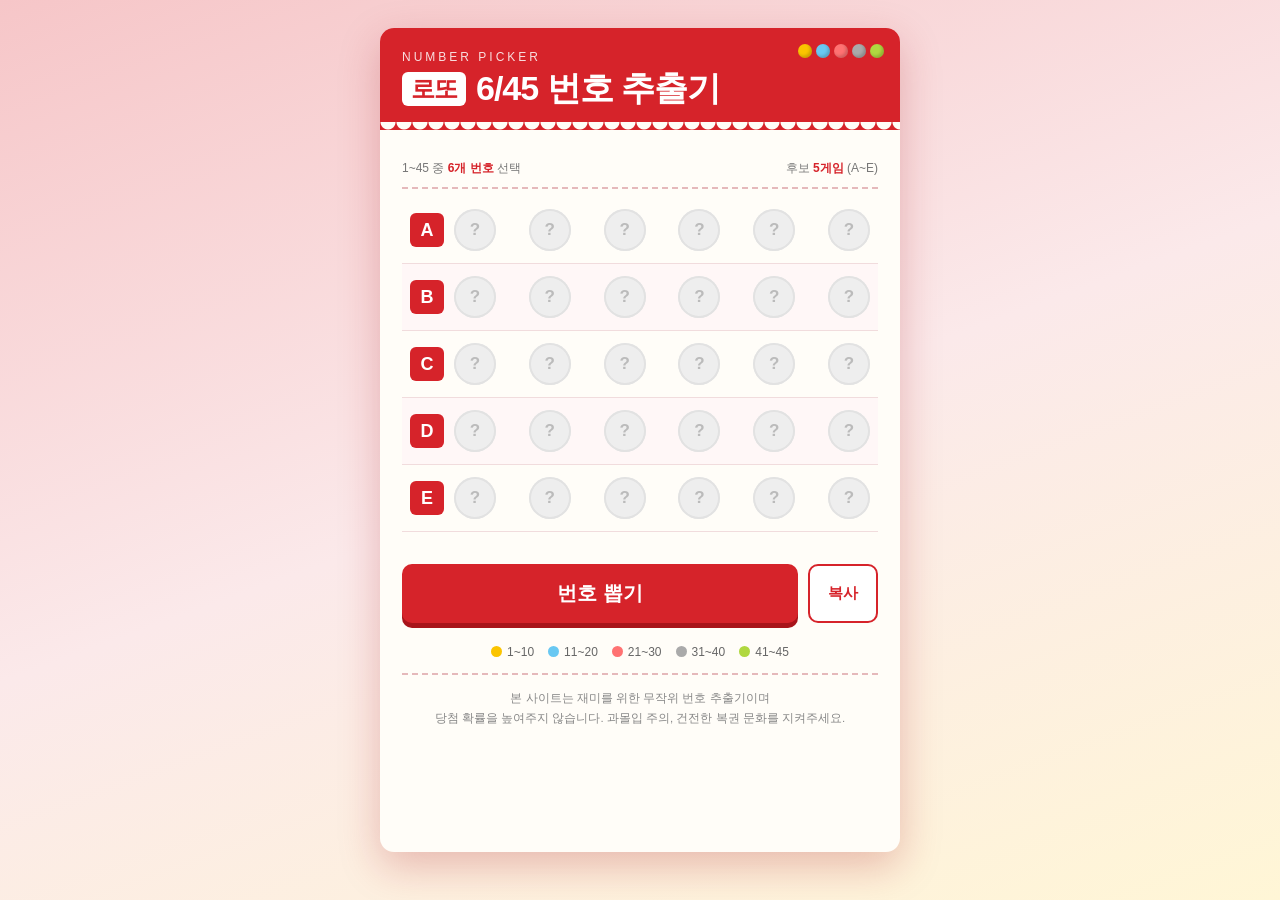
==== index.html @ fa965ec8 "feat: 로또 6/45 번호 추출기 웹 앱 추가" ====
<!DOCTYPE html>
<html lang="ko">
<head>
<meta charset="UTF-8">
<meta name="viewport" content="width=device-width, initial-scale=1.0">
<title>로또 6/45 번호 추출기</title>
<style>
  :root {
    --red: #d6232a;
    --red-dark: #a8141a;
    --pink: #fde8e9;
    --paper: #fffdf8;
    --ink: #2b2b2b;
    --y: #fbc400;
    --b: #69c8f2;
    --r: #ff7272;
    --g: #aaaaaa;
    --gr: #b0d840;
  }
  * { box-sizing: border-box; margin: 0; padding: 0; }
  body {
    font-family: "Apple SD Gothic Neo", "Malgun Gothic", "Noto Sans KR", sans-serif;
    background: linear-gradient(160deg, #f6c6c8 0%, #fbe9ea 50%, #fff6d6 100%);
    min-height: 100vh;
    display: flex;
    justify-content: center;
    padding: 28px 14px 48px;
    color: var(--ink);
  }
  .ticket {
    width: 100%;
    max-width: 520px;
    background: var(--paper);
    border-radius: 14px;
    box-shadow: 0 14px 40px rgba(168, 20, 26, 0.25);
    overflow: hidden;
    position: relative;
  }
  /* 상단 헤더 */
  .head {
    background: var(--red);
    color: #fff;
    padding: 22px 22px 18px;
    position: relative;
  }
  .head::after {
    content: "";
    position: absolute;
    left: 0; right: 0; bottom: -8px;
    height: 16px;
    background:
      radial-gradient(circle at 8px 0, var(--paper) 7px, transparent 8px) 0 0 / 16px 16px repeat-x;
  }
  .head .sub { font-size: 12px; letter-spacing: 3px; opacity: .85; }
  .head h1 {
    font-size: 34px;
    font-weight: 900;
    letter-spacing: -1px;
    margin-top: 2px;
    display: flex;
    align-items: center;
    gap: 10px;
  }
  .head h1 .mark {
    background: #fff;
    color: var(--red);
    border-radius: 6px;
    padding: 0 9px;
    font-size: 24px;
    line-height: 1.4;
  }
  .balls-deco { position: absolute; right: 16px; top: 16px; display: flex; gap: 4px; }
  .balls-deco i {
    width: 14px; height: 14px; border-radius: 50%;
    box-shadow: inset -2px -2px 3px rgba(0,0,0,.18);
  }

  .body { padding: 30px 22px 10px; }
  .guide {
    display: flex;
    justify-content: space-between;
    align-items: center;
    font-size: 12px;
    color: #777;
    border-bottom: 2px dashed #e5b9bb;
    padding-bottom: 10px;
    margin-bottom: 8px;
  }
  .guide b { color: var(--red); }

  /* 번호 줄 */
  .row {
    display: flex;
    align-items: center;
    gap: 10px;
    padding: 12px 8px;
    border-bottom: 1px solid #f1dcdd;
    min-height: 66px;
  }
  .row:nth-child(even) { background: #fff7f7; }
  .label {
    flex: 0 0 34px;
    height: 34px;
    border-radius: 6px;
    background: var(--red);
    color: #fff;
    font-weight: 800;
    font-size: 18px;
    display: grid;
    place-items: center;
  }
  .nums { display: flex; gap: 7px; flex: 1; justify-content: space-between; }
  .ball {
    width: 42px; height: 42px;
    border-radius: 50%;
    display: grid;
    place-items: center;
    font-weight: 800;
    font-size: 17px;
    color: #fff;
    text-shadow: 0 1px 2px rgba(0,0,0,.35);
    box-shadow: inset -4px -5px 8px rgba(0,0,0,.18), inset 3px 3px 6px rgba(255,255,255,.45), 0 2px 4px rgba(0,0,0,.18);
    animation: pop .5s cubic-bezier(.2,1.6,.4,1) both;
  }
  .ball.empty {
    background: #eee;
    color: #bbb;
    text-shadow: none;
    box-shadow: inset 0 0 0 2px #e2e2e2;
    animation: none;
  }
  .c1 { background: var(--y); }
  .c2 { background: var(--b); }
  .c3 { background: var(--r); }
  .c4 { background: var(--g); }
  .c5 { background: var(--gr); }
  @keyframes pop {
    0% { transform: scale(0) rotate(-180deg); opacity: 0; }
    100% { transform: scale(1) rotate(0); opacity: 1; }
  }

  /* 버튼 */
  .actions { padding: 22px; display: flex; gap: 10px; }
  button {
    font-family: inherit;
    cursor: pointer;
    border: none;
    border-radius: 10px;
    font-weight: 800;
    transition: transform .1s, box-shadow .1s, filter .2s;
  }
  button:active { transform: translateY(2px); }
  #draw {
    flex: 1;
    background: var(--red);
    color: #fff;
    font-size: 20px;
    padding: 16px;
    box-shadow: 0 5px 0 var(--red-dark);
  }
  #draw:hover { filter: brightness(1.08); }
  #draw:active { box-shadow: 0 2px 0 var(--red-dark); }
  #draw:disabled { filter: grayscale(.4); cursor: wait; }
  #copy {
    flex: 0 0 auto;
    background: #fff;
    color: var(--red);
    border: 2px solid var(--red);
    font-size: 15px;
    padding: 0 18px;
  }
  #copy:hover { background: var(--pink); }

  /* 하단 */
  .legend {
    display: flex;
    justify-content: center;
    flex-wrap: wrap;
    gap: 6px 14px;
    font-size: 12px;
    color: #666;
    padding: 0 22px 14px;
  }
  .legend span::before {
    content: "";
    display: inline-block;
    width: 11px; height: 11px;
    border-radius: 50%;
    margin-right: 5px;
    vertical-align: -1px;
    background: var(--c);
  }
  .foot {
    border-top: 2px dashed #e5b9bb;
    margin: 0 22px;
    padding: 14px 0 22px;
    font-size: 11.5px;
    color: #888;
    text-align: center;
    line-height: 1.7;
  }
  .toast {
    position: fixed;
    left: 50%; bottom: 30px;
    transform: translateX(-50%) translateY(20px);
    background: #333; color: #fff;
    padding: 10px 18px;
    border-radius: 20px;
    font-size: 14px;
    opacity: 0;
    pointer-events: none;
    transition: .3s;
  }
  .toast.show { opacity: 1; transform: translateX(-50%) translateY(0); }

  @media (max-width: 420px) {
    .head h1 { font-size: 28px; }
    .ball { width: 36px; height: 36px; font-size: 15px; }
    .nums { gap: 4px; }
    .label { flex-basis: 30px; height: 30px; }
  }
</style>
</head>
<body>
  <main class="ticket">
    <header class="head">
      <div class="balls-deco">
        <i style="background:var(--y)"></i><i style="background:var(--b)"></i>
        <i style="background:var(--r)"></i><i style="background:var(--g)"></i>
        <i style="background:var(--gr)"></i>
      </div>
      <div class="sub">NUMBER PICKER</div>
      <h1><span class="mark">로또</span>6/45 번호 추출기</h1>
    </header>

    <section class="body">
      <div class="guide">
        <span>1~45 중 <b>6개 번호</b> 선택</span>
        <span>후보 <b>5게임</b> (A~E)</span>
      </div>
      <div id="rows"></div>
    </section>

    <div class="actions">
      <button id="draw">번호 뽑기</button>
      <button id="copy">복사</button>
    </div>

    <div class="legend">
      <span style="--c:var(--y)">1~10</span>
      <span style="--c:var(--b)">11~20</span>
      <span style="--c:var(--r)">21~30</span>
      <span style="--c:var(--g)">31~40</span>
      <span style="--c:var(--gr)">41~45</span>
    </div>

    <footer class="foot">
      본 사이트는 재미를 위한 무작위 번호 추출기이며<br>
      당첨 확률을 높여주지 않습니다. 과몰입 주의, 건전한 복권 문화를 지켜주세요.
    </footer>
  </main>

  <div class="toast" id="toast">복사되었습니다</div>

<script>
  const LABELS = ["A", "B", "C", "D", "E"];
  const rowsEl = document.getElementById("rows");
  const drawBtn = document.getElementById("draw");
  const copyBtn = document.getElementById("copy");
  let current = [];

  const colorClass = n => n <= 10 ? "c1" : n <= 20 ? "c2" : n <= 30 ? "c3" : n <= 40 ? "c4" : "c5";

  // 암호학적 난수로 균일하게 정수 뽑기
  function randInt(max) {
    const limit = Math.floor(0x100000000 / max) * max;
    const buf = new Uint32Array(1);
    do { crypto.getRandomValues(buf); } while (buf[0] >= limit);
    return buf[0] % max;
  }

  function pickSix() {
    const pool = Array.from({ length: 45 }, (_, i) => i + 1);
    const out = [];
    for (let i = 0; i < 6; i++) out.push(pool.splice(randInt(pool.length), 1)[0]);
    return out.sort((a, b) => a - b);
  }

  function renderEmpty() {
    rowsEl.innerHTML = LABELS.map(l => `
      <div class="row">
        <div class="label">${l}</div>
        <div class="nums">${'<div class="ball empty">?</div>'.repeat(6)}</div>
      </div>`).join("");
  }

  function renderRow(i, nums) {
    const row = rowsEl.children[i];
    row.querySelector(".nums").innerHTML = nums.map((n, k) =>
      `<div class="ball ${colorClass(n)}" style="animation-delay:${k * 70}ms">${n}</div>`
    ).join("");
  }

  function draw() {
    drawBtn.disabled = true;
    current = Array.from({ length: 5 }, pickSix);
    current.forEach((nums, i) => setTimeout(() => renderRow(i, nums), i * 350));
    setTimeout(() => { drawBtn.disabled = false; drawBtn.textContent = "다시 뽑기"; }, 5 * 350 + 300);
  }

  function toast(msg) {
    const t = document.getElementById("toast");
    t.textContent = msg;
    t.classList.add("show");
    setTimeout(() => t.classList.remove("show"), 1600);
  }

  copyBtn.addEventListener("click", async () => {
    if (!current.length) return toast("먼저 번호를 뽑아주세요");
    const text = current.map((nums, i) => `${LABELS[i]}  ${nums.map(n => String(n).padStart(2, "0")).join(" ")}`).join("\n");
    try { await navigator.clipboard.writeText(text); toast("복사되었습니다"); }
    catch { toast("복사에 실패했습니다"); }
  });

  drawBtn.addEventListener("click", draw);
  renderEmpty();
</script>
</body>
</html>
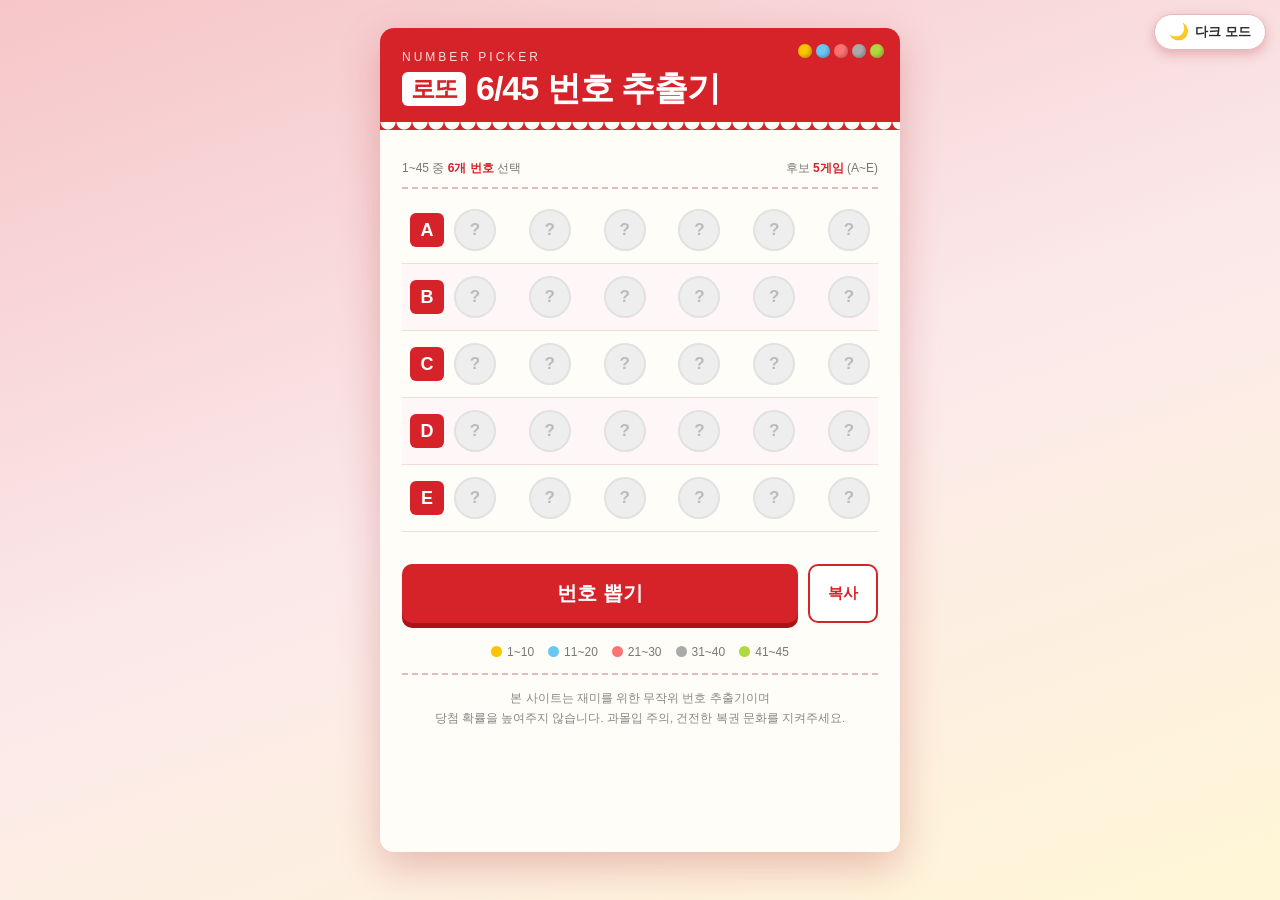
==== commit 004df067: "feat: 다크/라이트 모드 토글 버튼 추가 - CSS 변수 기반 라이트/다크 테마 팔레트 - 우측 상단 고정 토글 버튼, 선택값 localStorage 저장 - 첫 방문 시 시스" ====
--- a/index.html
+++ b/index.html
@@ -4,6 +4,15 @@
 <meta charset="UTF-8">
 <meta name="viewport" content="width=device-width, initial-scale=1.0">
 <title>로또 6/45 번호 추출기</title>
+<script>
+  // 저장된 테마 또는 시스템 설정을 렌더링 전에 적용 (깜빡임 방지)
+  (function () {
+    let t = null;
+    try { t = localStorage.getItem("theme"); } catch (e) {}
+    if (t !== "dark" && t !== "light") t = matchMedia("(prefers-color-scheme: dark)").matches ? "dark" : "light";
+    document.documentElement.dataset.theme = t;
+  })();
+</script>
 <style>
   :root {
     --red: #d6232a;
@@ -16,23 +25,57 @@
     --r: #ff7272;
     --g: #aaaaaa;
     --gr: #b0d840;
+    --bg: linear-gradient(160deg, #f6c6c8 0%, #fbe9ea 50%, #fff6d6 100%);
+    --muted: #777;
+    --muted-2: #888;
+    --dash: #e5b9bb;
+    --line: #f1dcdd;
+    --row-alt: #fff7f7;
+    --empty-bg: #eee;
+    --empty-fg: #bbb;
+    --empty-ring: #e2e2e2;
+    --btn-bg: #fff;
+    --shadow: rgba(168, 20, 26, 0.25);
+    --toast-bg: #333;
+    color-scheme: light;
+  }
+  :root[data-theme="dark"] {
+    --red: #e0383f;
+    --red-dark: #8c1016;
+    --pink: #3a2124;
+    --paper: #1f1c1d;
+    --ink: #ece6e6;
+    --bg: linear-gradient(160deg, #2a1618 0%, #181314 50%, #1f1b12 100%);
+    --muted: #a8a0a0;
+    --muted-2: #8f8888;
+    --dash: #5a3a3c;
+    --line: #342b2c;
+    --row-alt: #262122;
+    --empty-bg: #2e2a2a;
+    --empty-fg: #6e6767;
+    --empty-ring: #3c3636;
+    --btn-bg: #1f1c1d;
+    --shadow: rgba(0, 0, 0, 0.55);
+    --toast-bg: #ece6e6;
+    color-scheme: dark;
   }
   * { box-sizing: border-box; margin: 0; padding: 0; }
   body {
     font-family: "Apple SD Gothic Neo", "Malgun Gothic", "Noto Sans KR", sans-serif;
-    background: linear-gradient(160deg, #f6c6c8 0%, #fbe9ea 50%, #fff6d6 100%);
+    background: var(--bg);
     min-height: 100vh;
     display: flex;
     justify-content: center;
     padding: 28px 14px 48px;
     color: var(--ink);
+    transition: background .3s, color .3s;
   }
   .ticket {
     width: 100%;
     max-width: 520px;
     background: var(--paper);
     border-radius: 14px;
-    box-shadow: 0 14px 40px rgba(168, 20, 26, 0.25);
+    box-shadow: 0 14px 40px var(--shadow);
     overflow: hidden;
     position: relative;
   }
@@ -81,8 +124,8 @@
     justify-content: space-between;
     align-items: center;
     font-size: 12px;
-    color: #777;
-    border-bottom: 2px dashed #e5b9bb;
+    color: var(--muted);
+    border-bottom: 2px dashed var(--dash);
     padding-bottom: 10px;
     margin-bottom: 8px;
   }
@@ -94,10 +137,10 @@
     align-items: center;
     gap: 10px;
     padding: 12px 8px;
-    border-bottom: 1px solid #f1dcdd;
+    border-bottom: 1px solid var(--line);
     min-height: 66px;
   }
-  .row:nth-child(even) { background: #fff7f7; }
+  .row:nth-child(even) { background: var(--row-alt); }
   .label {
     flex: 0 0 34px;
     height: 34px;
@@ -123,10 +166,10 @@
     animation: pop .5s cubic-bezier(.2,1.6,.4,1) both;
   }
   .ball.empty {
-    background: #eee;
-    color: #bbb;
+    background: var(--empty-bg);
+    color: var(--empty-fg);
     text-shadow: none;
-    box-shadow: inset 0 0 0 2px #e2e2e2;
+    box-shadow: inset 0 0 0 2px var(--empty-ring);
     animation: none;
   }
   .c1 { background: var(--y); }
@@ -163,7 +206,7 @@
   #draw:disabled { filter: grayscale(.4); cursor: wait; }
   #copy {
     flex: 0 0 auto;
-    background: #fff;
+    background: var(--btn-bg);
     color: var(--red);
     border: 2px solid var(--red);
     font-size: 15px;
@@ -178,7 +221,7 @@
     flex-wrap: wrap;
     gap: 6px 14px;
     font-size: 12px;
-    color: #666;
+    color: var(--muted);
     padding: 0 22px 14px;
   }
   .legend span::before {
@@ -191,11 +234,11 @@
     background: var(--c);
   }
   .foot {
-    border-top: 2px dashed #e5b9bb;
+    border-top: 2px dashed var(--dash);
     margin: 0 22px;
     padding: 14px 0 22px;
     font-size: 11.5px;
-    color: #888;
+    color: var(--muted-2);
     text-align: center;
     line-height: 1.7;
   }
@@ -203,7 +246,7 @@
     position: fixed;
     left: 50%; bottom: 30px;
     transform: translateX(-50%) translateY(20px);
-    background: #333; color: #fff;
+    background: var(--toast-bg); color: var(--paper);
     padding: 10px 18px;
     border-radius: 20px;
     font-size: 14px;
@@ -213,6 +256,25 @@
   }
   .toast.show { opacity: 1; transform: translateX(-50%) translateY(0); }
 
+  /* 테마 토글 */
+  #theme {
+    position: fixed;
+    top: 14px; right: 14px;
+    z-index: 10;
+    display: flex;
+    align-items: center;
+    gap: 6px;
+    background: var(--btn-bg);
+    color: var(--ink);
+    border: 1px solid var(--dash);
+    border-radius: 999px;
+    padding: 8px 14px;
+    font-size: 13px;
+    box-shadow: 0 4px 12px var(--shadow);
+  }
+  #theme:hover { background: var(--pink); }
+  #theme .icon { font-size: 16px; line-height: 1; }
+
   @media (max-width: 420px) {
     .head h1 { font-size: 28px; }
     .ball { width: 36px; height: 36px; font-size: 15px; }
@@ -222,6 +284,8 @@
 </style>
 </head>
 <body>
+  <button id="theme" type="button" aria-label="테마 전환"><span class="icon"></span><span class="text"></span></button>
+
   <main class="ticket">
     <header class="head">
       <div class="balls-deco">
@@ -323,6 +387,21 @@
   });
 
   drawBtn.addEventListener("click", draw);
+
+  const themeBtn = document.getElementById("theme");
+  function applyTheme(t) {
+    document.documentElement.dataset.theme = t;
+    const dark = t === "dark";
+    themeBtn.querySelector(".icon").textContent = dark ? "☀️" : "🌙";
+    themeBtn.querySelector(".text").textContent = dark ? "라이트 모드" : "다크 모드";
+    themeBtn.setAttribute("aria-pressed", dark);
+  }
+  themeBtn.addEventListener("click", () => {
+    const next = document.documentElement.dataset.theme === "dark" ? "light" : "dark";
+    applyTheme(next);
+    try { localStorage.setItem("theme", next); } catch (e) {}
+  });
+  applyTheme(document.documentElement.dataset.theme);
   renderEmpty();
 </script>
 </body>
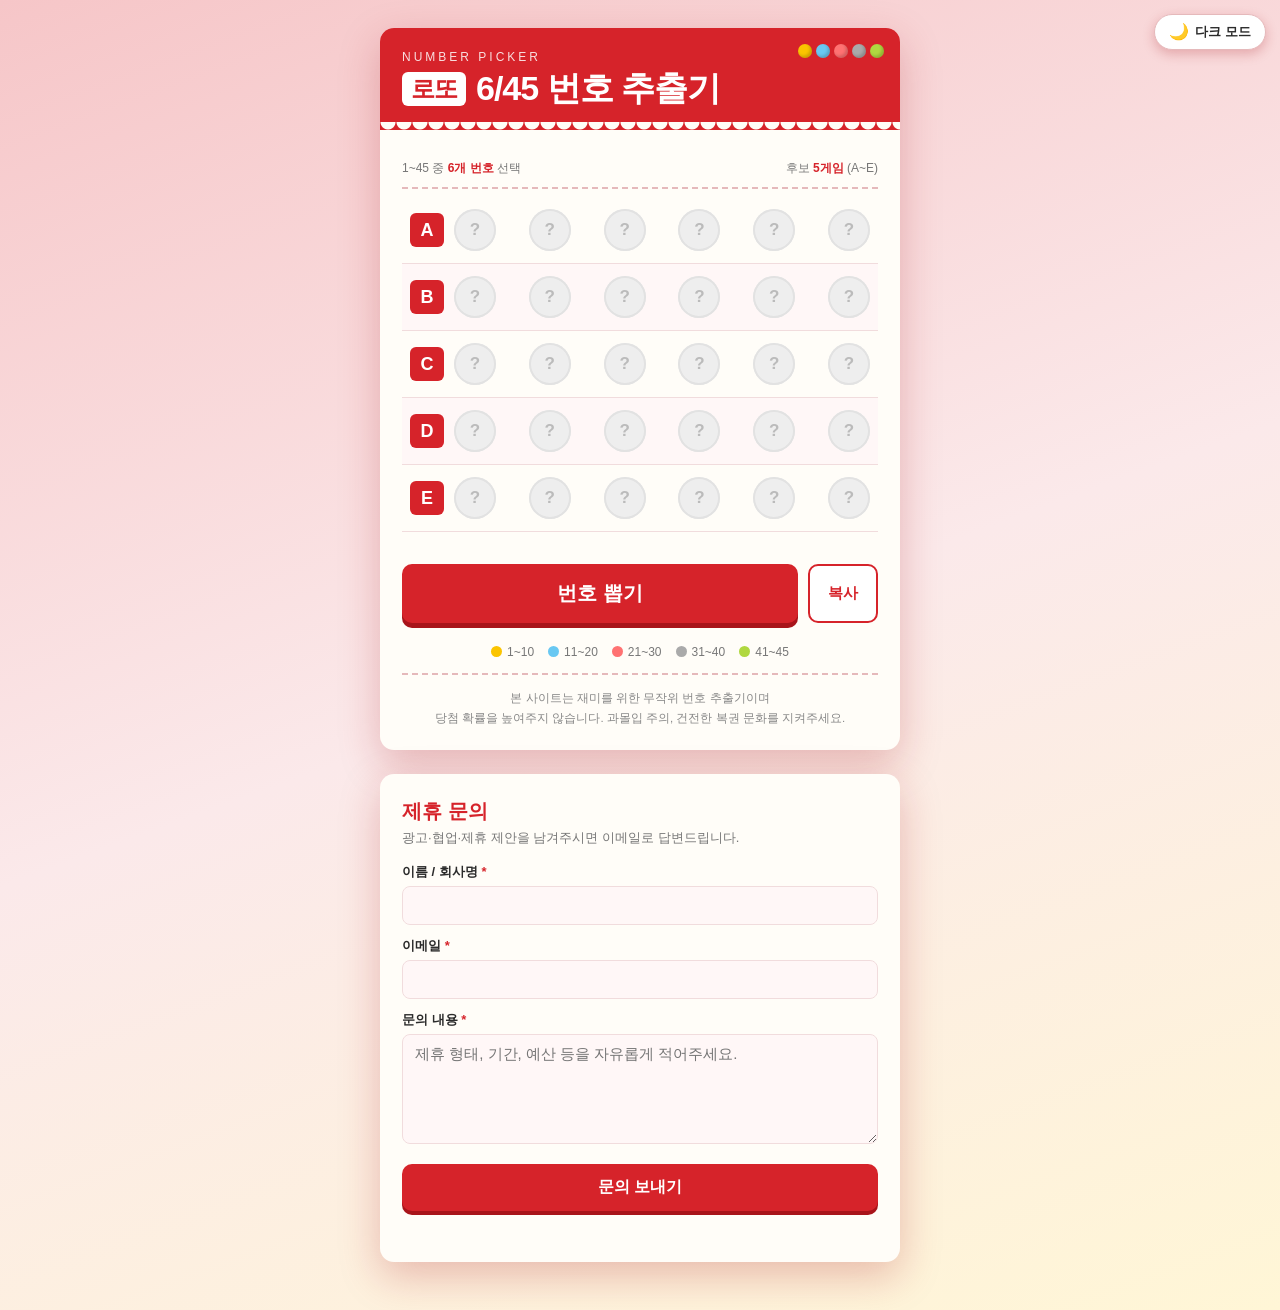
==== commit b23719ad: "feat: Formspree 제휴 문의 폼 추가 - 이름/회사명, 이메일, 문의 내용 필수 입력 폼 - fetch(AJAX) 전송, 성공/실패 상태 메시지, 허니팟 스팸 방지 - " ====
--- a/index.html
+++ b/index.html
@@ -65,7 +65,9 @@
     background: var(--bg);
     min-height: 100vh;
     display: flex;
-    justify-content: center;
+    flex-direction: column;
+    align-items: center;
+    gap: 24px;
     padding: 28px 14px 48px;
     color: var(--ink);
     transition: background .3s, color .3s;
@@ -274,6 +276,50 @@
   }
   #theme:hover { background: var(--pink); }
   #theme .icon { font-size: 16px; line-height: 1; }
+  /* 좁은 화면에서는 카드를 가리지 않도록 상단 흐름에 배치 */
+  @media (max-width: 820px) {
+    body { gap: 12px; }
+    #theme { position: static; align-self: flex-end; margin-bottom: 4px; }
+  }
+
+  /* 제휴 문의 */
+  .contact { padding: 24px 22px 26px; }
+  .contact h2 { font-size: 20px; font-weight: 900; color: var(--red); }
+  .contact .desc { font-size: 13px; color: var(--muted); margin: 4px 0 16px; }
+  .field { display: block; margin-bottom: 12px; }
+  .field span { display: block; font-size: 13px; font-weight: 700; margin-bottom: 5px; }
+  .field em { color: var(--red); font-style: normal; }
+  .field input, .field textarea {
+    width: 100%;
+    font: inherit;
+    font-size: 15px;
+    color: var(--ink);
+    background: var(--row-alt);
+    border: 1px solid var(--line);
+    border-radius: 8px;
+    padding: 10px 12px;
+  }
+  .field textarea { min-height: 110px; resize: vertical; }
+  .field input:focus, .field textarea:focus {
+    outline: none;
+    border-color: var(--red);
+    box-shadow: 0 0 0 3px var(--pink);
+  }
+  .hp { position: absolute; left: -9999px; }
+  #send {
+    width: 100%;
+    background: var(--red);
+    color: #fff;
+    font-size: 16px;
+    padding: 13px;
+    margin-top: 4px;
+    box-shadow: 0 4px 0 var(--red-dark);
+  }
+  #send:hover { filter: brightness(1.08); }
+  #send:disabled { filter: grayscale(.4); cursor: wait; }
+  .form-status { font-size: 13px; margin-top: 12px; text-align: center; min-height: 1em; }
+  .form-status.ok { color: #2e9d4f; }
+  .form-status.err { color: var(--red); }
 
   @media (max-width: 420px) {
     .head h1 { font-size: 28px; }
@@ -324,6 +370,26 @@
     </footer>
   </main>
 
+  <section class="ticket contact" aria-labelledby="contact-title">
+    <h2 id="contact-title">제휴 문의</h2>
+    <p class="desc">광고·협업·제휴 제안을 남겨주시면 이메일로 답변드립니다.</p>
+    <form id="contact-form" action="https://formspree.io/f/xrperrvb" method="POST">
+      <label class="field"><span>이름 / 회사명 <em>*</em></span>
+        <input type="text" name="name" required maxlength="100" autocomplete="organization">
+      </label>
+      <label class="field"><span>이메일 <em>*</em></span>
+        <input type="email" name="email" required maxlength="200" autocomplete="email">
+      </label>
+      <label class="field"><span>문의 내용 <em>*</em></span>
+        <textarea name="message" required maxlength="5000" placeholder="제휴 형태, 기간, 예산 등을 자유롭게 적어주세요."></textarea>
+      </label>
+      <input type="hidden" name="_subject" value="[로또 번호 추출기] 제휴 문의">
+      <input type="text" name="_gotcha" class="hp" tabindex="-1" autocomplete="off" aria-hidden="true">
+      <button type="submit" id="send">문의 보내기</button>
+      <p class="form-status" id="form-status" role="status"></p>
+    </form>
+  </section>
+
   <div class="toast" id="toast">복사되었습니다</div>
 
 <script>
@@ -387,6 +453,37 @@
   });
 
   drawBtn.addEventListener("click", draw);
+
+  const form = document.getElementById("contact-form");
+  const sendBtn = document.getElementById("send");
+  const statusEl = document.getElementById("form-status");
+  form.addEventListener("submit", async e => {
+    e.preventDefault();
+    sendBtn.disabled = true;
+    sendBtn.textContent = "보내는 중...";
+    statusEl.className = "form-status";
+    statusEl.textContent = "";
+    try {
+      const res = await fetch(form.action, {
+        method: "POST",
+        body: new FormData(form),
+        headers: { Accept: "application/json" }
+      });
+      if (!res.ok) {
+        const data = await res.json().catch(() => ({}));
+        throw new Error(data.errors ? data.errors.map(x => x.message).join(", ") : "전송 실패");
+      }
+      form.reset();
+      statusEl.classList.add("ok");
+      statusEl.textContent = "문의가 접수되었습니다. 감사합니다!";
+    } catch (err) {
+      statusEl.classList.add("err");
+      statusEl.textContent = "전송에 실패했습니다. 잠시 후 다시 시도해주세요. (" + err.message + ")";
+    } finally {
+      sendBtn.disabled = false;
+      sendBtn.textContent = "문의 보내기";
+    }
+  });
 
   const themeBtn = document.getElementById("theme");
   function applyTheme(t) {
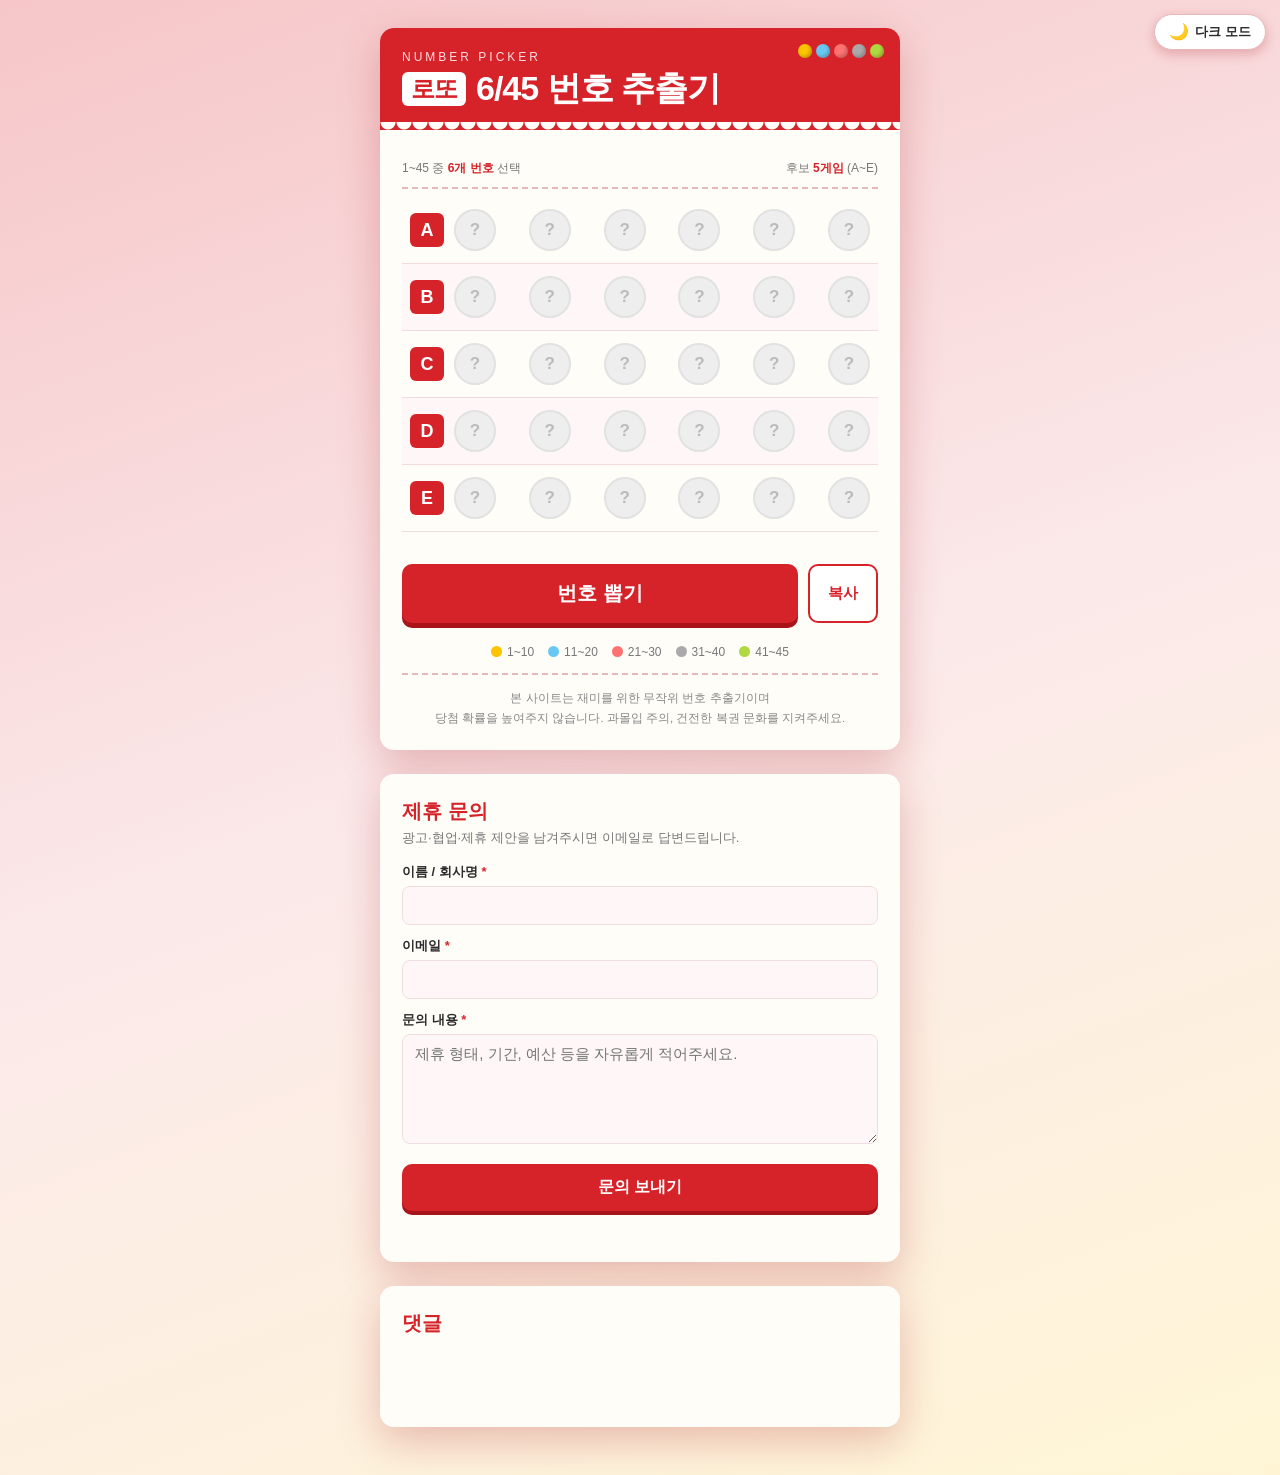
==== commit a3dd4719: "feat: Disqus 댓글 기능 추가 - 제휴 문의 아래 댓글 섹션 추가 - 고정 page identifier 설정 - 테마 전환 시 Disqus 재로드로 다크/라이트 색상 동기" ====
--- a/index.html
+++ b/index.html
@@ -321,6 +321,12 @@
   .form-status.ok { color: #2e9d4f; }
   .form-status.err { color: var(--red); }
 
+  /* 댓글 */
+  .comments { padding: 24px 22px 18px; }
+  .comments h2 { font-size: 20px; font-weight: 900; color: var(--red); margin-bottom: 12px; }
+  #disqus_thread { color: var(--ink); min-height: 60px; }
+  #disqus_thread a { color: var(--red); }
+
   @media (max-width: 420px) {
     .head h1 { font-size: 28px; }
     .ball { width: 36px; height: 36px; font-size: 15px; }
@@ -388,6 +394,12 @@
       <button type="submit" id="send">문의 보내기</button>
       <p class="form-status" id="form-status" role="status"></p>
     </form>
+  </section>
+
+  <section class="ticket comments" aria-labelledby="comments-title">
+    <h2 id="comments-title">댓글</h2>
+    <div id="disqus_thread"></div>
+    <noscript>Please enable JavaScript to view the <a href="https://disqus.com/?ref_noscript">comments powered by Disqus.</a></noscript>
   </section>
 
   <div class="toast" id="toast">복사되었습니다</div>
@@ -492,6 +504,8 @@
     themeBtn.querySelector(".icon").textContent = dark ? "☀️" : "🌙";
     themeBtn.querySelector(".text").textContent = dark ? "라이트 모드" : "다크 모드";
     themeBtn.setAttribute("aria-pressed", dark);
+    // Disqus는 로드 시점의 글자색으로 테마를 정하므로, 전환 시 다시 불러와 맞춤
+    if (window.DISQUS) DISQUS.reset({ reload: true, config: disqus_config });
   }
   themeBtn.addEventListener("click", () => {
     const next = document.documentElement.dataset.theme === "dark" ? "light" : "dark";
@@ -499,6 +513,18 @@
     try { localStorage.setItem("theme", next); } catch (e) {}
   });
   applyTheme(document.documentElement.dataset.theme);
+
+  // Disqus 댓글
+  var disqus_config = function () {
+    this.page.url = location.origin + location.pathname;
+    this.page.identifier = "lotto-645-home";
+  };
+  (function () {
+    var d = document, s = d.createElement("script");
+    s.src = "https://productbuildertest-3.disqus.com/embed.js";
+    s.setAttribute("data-timestamp", +new Date());
+    (d.head || d.body).appendChild(s);
+  })();
   renderEmpty();
 </script>
 </body>
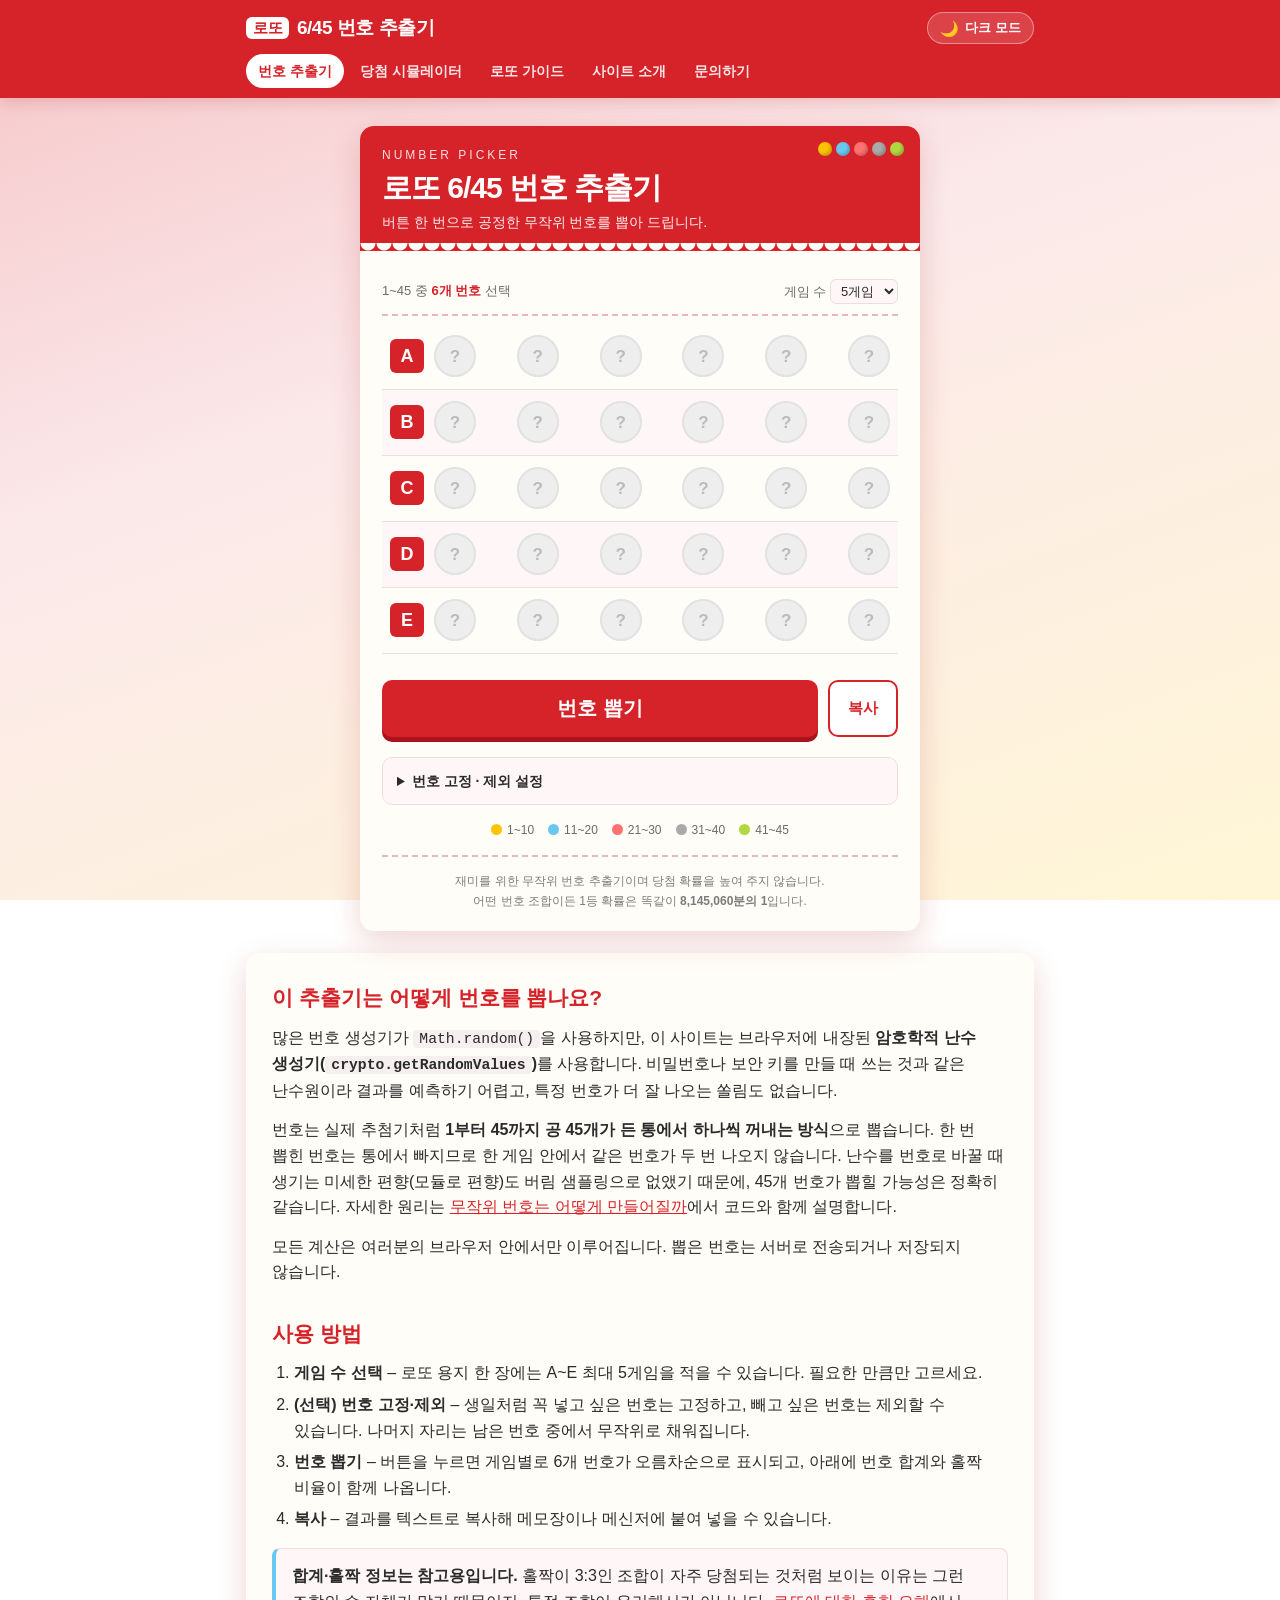
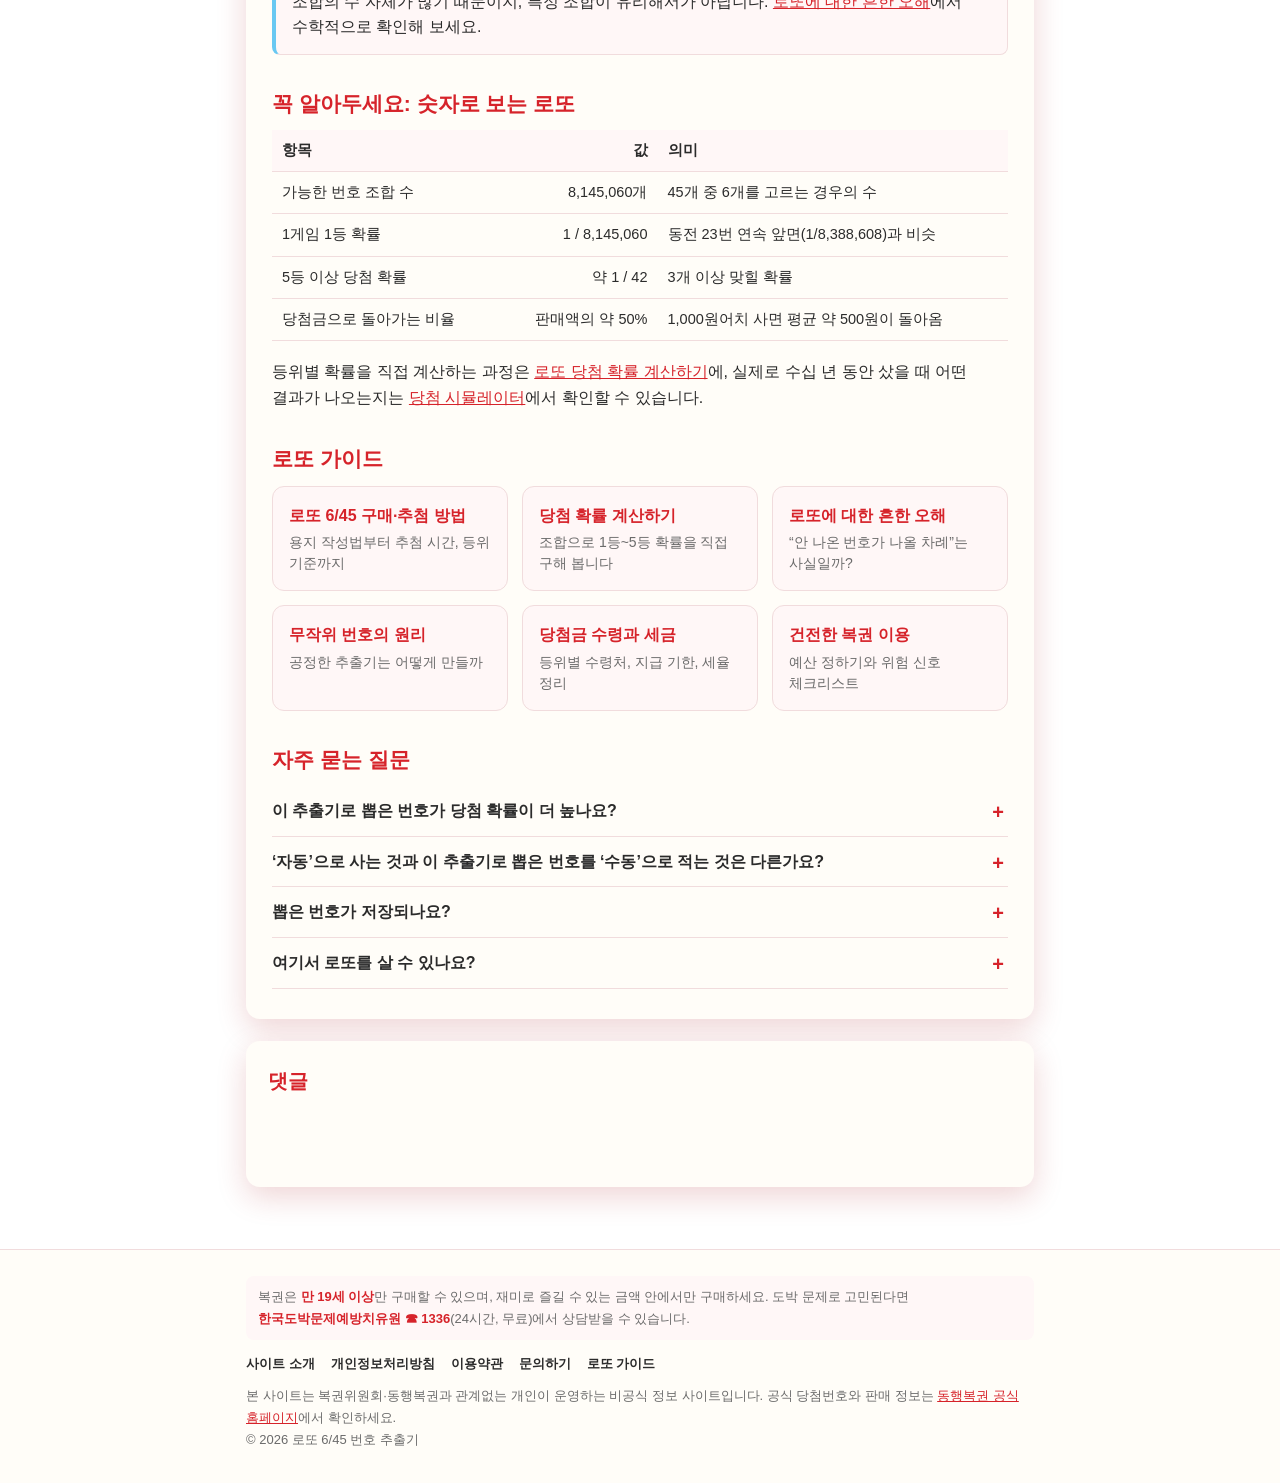
==== commit 7d48be98: "feat: 애드센스 심사 대비 사이트 확장 - 가이드 글 6편 추가 (규칙, 확률 계산, 흔한 오해, 난수 원리, 당첨금·세금, 건전한 이용) - 당첨 시뮬레이터 페이지 추가 - " ====
--- a/index.html
+++ b/index.html
@@ -3,7 +3,16 @@
 <head>
 <meta charset="UTF-8">
 <meta name="viewport" content="width=device-width, initial-scale=1.0">
-<title>로또 6/45 번호 추출기</title>
+<title>로또 6/45 번호 추출기 – 공정한 무작위 번호 생성과 확률 가이드</title>
+<meta name="description" content="암호학적 난수로 로또 6/45 번호를 공정하게 뽑아 주는 무료 추출기입니다. 고정수·제외수 설정, 당첨 시뮬레이터, 확률 계산과 당첨금 수령 가이드까지 한곳에서 확인하세요.">
+<meta property="og:type" content="website">
+<meta property="og:site_name" content="로또 6/45 번호 추출기">
+<meta property="og:locale" content="ko_KR">
+<meta property="og:title" content="로또 6/45 번호 추출기 – 공정한 무작위 번호 생성과 확률 가이드">
+<meta property="og:description" content="암호학적 난수로 로또 6/45 번호를 공정하게 뽑아 주는 무료 추출기입니다. 고정수·제외수 설정, 당첨 시뮬레이터, 확률 계산과 당첨금 수령 가이드까지 한곳에서 확인하세요.">
+<meta name="theme-color" content="#d6232a">
+<link rel="icon" href="assets/favicon.svg" type="image/svg+xml">
+<link rel="stylesheet" href="assets/style.css">
 <script>
   // 저장된 테마 또는 시스템 설정을 렌더링 전에 적용 (깜빡임 방지)
   (function () {
@@ -13,427 +22,236 @@
     document.documentElement.dataset.theme = t;
   })();
 </script>
-<style>
-  :root {
-    --red: #d6232a;
-    --red-dark: #a8141a;
-    --pink: #fde8e9;
-    --paper: #fffdf8;
-    --ink: #2b2b2b;
-    --y: #fbc400;
-    --b: #69c8f2;
-    --r: #ff7272;
-    --g: #aaaaaa;
-    --gr: #b0d840;
-    --bg: linear-gradient(160deg, #f6c6c8 0%, #fbe9ea 50%, #fff6d6 100%);
-    --muted: #777;
-    --muted-2: #888;
-    --dash: #e5b9bb;
-    --line: #f1dcdd;
-    --row-alt: #fff7f7;
-    --empty-bg: #eee;
-    --empty-fg: #bbb;
-    --empty-ring: #e2e2e2;
-    --btn-bg: #fff;
-    --shadow: rgba(168, 20, 26, 0.25);
-    --toast-bg: #333;
-    color-scheme: light;
-  }
-  :root[data-theme="dark"] {
-    --red: #e0383f;
-    --red-dark: #8c1016;
-    --pink: #3a2124;
-    --paper: #1f1c1d;
-    --ink: #ece6e6;
-    --bg: linear-gradient(160deg, #2a1618 0%, #181314 50%, #1f1b12 100%);
-    --muted: #a8a0a0;
-    --muted-2: #8f8888;
-    --dash: #5a3a3c;
-    --line: #342b2c;
-    --row-alt: #262122;
-    --empty-bg: #2e2a2a;
-    --empty-fg: #6e6767;
-    --empty-ring: #3c3636;
-    --btn-bg: #1f1c1d;
-    --shadow: rgba(0, 0, 0, 0.55);
-    --toast-bg: #ece6e6;
-    color-scheme: dark;
-  }
-  * { box-sizing: border-box; margin: 0; padding: 0; }
-  body {
-    font-family: "Apple SD Gothic Neo", "Malgun Gothic", "Noto Sans KR", sans-serif;
-    background: var(--bg);
-    min-height: 100vh;
-    display: flex;
-    flex-direction: column;
-    align-items: center;
-    gap: 24px;
-    padding: 28px 14px 48px;
-    color: var(--ink);
-    transition: background .3s, color .3s;
-  }
-  .ticket {
-    width: 100%;
-    max-width: 520px;
-    background: var(--paper);
-    border-radius: 14px;
-    box-shadow: 0 14px 40px var(--shadow);
-    overflow: hidden;
-    position: relative;
-  }
-  /* 상단 헤더 */
-  .head {
-    background: var(--red);
-    color: #fff;
-    padding: 22px 22px 18px;
-    position: relative;
-  }
-  .head::after {
-    content: "";
-    position: absolute;
-    left: 0; right: 0; bottom: -8px;
-    height: 16px;
-    background:
-      radial-gradient(circle at 8px 0, var(--paper) 7px, transparent 8px) 0 0 / 16px 16px repeat-x;
-  }
-  .head .sub { font-size: 12px; letter-spacing: 3px; opacity: .85; }
-  .head h1 {
-    font-size: 34px;
-    font-weight: 900;
-    letter-spacing: -1px;
-    margin-top: 2px;
-    display: flex;
-    align-items: center;
-    gap: 10px;
-  }
-  .head h1 .mark {
-    background: #fff;
-    color: var(--red);
-    border-radius: 6px;
-    padding: 0 9px;
-    font-size: 24px;
-    line-height: 1.4;
-  }
-  .balls-deco { position: absolute; right: 16px; top: 16px; display: flex; gap: 4px; }
-  .balls-deco i {
-    width: 14px; height: 14px; border-radius: 50%;
-    box-shadow: inset -2px -2px 3px rgba(0,0,0,.18);
-  }
-
-  .body { padding: 30px 22px 10px; }
-  .guide {
-    display: flex;
-    justify-content: space-between;
-    align-items: center;
-    font-size: 12px;
-    color: var(--muted);
-    border-bottom: 2px dashed var(--dash);
-    padding-bottom: 10px;
-    margin-bottom: 8px;
-  }
-  .guide b { color: var(--red); }
-
-  /* 번호 줄 */
-  .row {
-    display: flex;
-    align-items: center;
-    gap: 10px;
-    padding: 12px 8px;
-    border-bottom: 1px solid var(--line);
-    min-height: 66px;
-  }
-  .row:nth-child(even) { background: var(--row-alt); }
-  .label {
-    flex: 0 0 34px;
-    height: 34px;
-    border-radius: 6px;
-    background: var(--red);
-    color: #fff;
-    font-weight: 800;
-    font-size: 18px;
-    display: grid;
-    place-items: center;
-  }
-  .nums { display: flex; gap: 7px; flex: 1; justify-content: space-between; }
-  .ball {
-    width: 42px; height: 42px;
-    border-radius: 50%;
-    display: grid;
-    place-items: center;
-    font-weight: 800;
-    font-size: 17px;
-    color: #fff;
-    text-shadow: 0 1px 2px rgba(0,0,0,.35);
-    box-shadow: inset -4px -5px 8px rgba(0,0,0,.18), inset 3px 3px 6px rgba(255,255,255,.45), 0 2px 4px rgba(0,0,0,.18);
-    animation: pop .5s cubic-bezier(.2,1.6,.4,1) both;
-  }
-  .ball.empty {
-    background: var(--empty-bg);
-    color: var(--empty-fg);
-    text-shadow: none;
-    box-shadow: inset 0 0 0 2px var(--empty-ring);
-    animation: none;
-  }
-  .c1 { background: var(--y); }
-  .c2 { background: var(--b); }
-  .c3 { background: var(--r); }
-  .c4 { background: var(--g); }
-  .c5 { background: var(--gr); }
-  @keyframes pop {
-    0% { transform: scale(0) rotate(-180deg); opacity: 0; }
-    100% { transform: scale(1) rotate(0); opacity: 1; }
-  }
-
-  /* 버튼 */
-  .actions { padding: 22px; display: flex; gap: 10px; }
-  button {
-    font-family: inherit;
-    cursor: pointer;
-    border: none;
-    border-radius: 10px;
-    font-weight: 800;
-    transition: transform .1s, box-shadow .1s, filter .2s;
-  }
-  button:active { transform: translateY(2px); }
-  #draw {
-    flex: 1;
-    background: var(--red);
-    color: #fff;
-    font-size: 20px;
-    padding: 16px;
-    box-shadow: 0 5px 0 var(--red-dark);
-  }
-  #draw:hover { filter: brightness(1.08); }
-  #draw:active { box-shadow: 0 2px 0 var(--red-dark); }
-  #draw:disabled { filter: grayscale(.4); cursor: wait; }
-  #copy {
-    flex: 0 0 auto;
-    background: var(--btn-bg);
-    color: var(--red);
-    border: 2px solid var(--red);
-    font-size: 15px;
-    padding: 0 18px;
-  }
-  #copy:hover { background: var(--pink); }
-
-  /* 하단 */
-  .legend {
-    display: flex;
-    justify-content: center;
-    flex-wrap: wrap;
-    gap: 6px 14px;
-    font-size: 12px;
-    color: var(--muted);
-    padding: 0 22px 14px;
-  }
-  .legend span::before {
-    content: "";
-    display: inline-block;
-    width: 11px; height: 11px;
-    border-radius: 50%;
-    margin-right: 5px;
-    vertical-align: -1px;
-    background: var(--c);
-  }
-  .foot {
-    border-top: 2px dashed var(--dash);
-    margin: 0 22px;
-    padding: 14px 0 22px;
-    font-size: 11.5px;
-    color: var(--muted-2);
-    text-align: center;
-    line-height: 1.7;
-  }
-  .toast {
-    position: fixed;
-    left: 50%; bottom: 30px;
-    transform: translateX(-50%) translateY(20px);
-    background: var(--toast-bg); color: var(--paper);
-    padding: 10px 18px;
-    border-radius: 20px;
-    font-size: 14px;
-    opacity: 0;
-    pointer-events: none;
-    transition: .3s;
-  }
-  .toast.show { opacity: 1; transform: translateX(-50%) translateY(0); }
-
-  /* 테마 토글 */
-  #theme {
-    position: fixed;
-    top: 14px; right: 14px;
-    z-index: 10;
-    display: flex;
-    align-items: center;
-    gap: 6px;
-    background: var(--btn-bg);
-    color: var(--ink);
-    border: 1px solid var(--dash);
-    border-radius: 999px;
-    padding: 8px 14px;
-    font-size: 13px;
-    box-shadow: 0 4px 12px var(--shadow);
-  }
-  #theme:hover { background: var(--pink); }
-  #theme .icon { font-size: 16px; line-height: 1; }
-  /* 좁은 화면에서는 카드를 가리지 않도록 상단 흐름에 배치 */
-  @media (max-width: 820px) {
-    body { gap: 12px; }
-    #theme { position: static; align-self: flex-end; margin-bottom: 4px; }
-  }
-
-  /* 제휴 문의 */
-  .contact { padding: 24px 22px 26px; }
-  .contact h2 { font-size: 20px; font-weight: 900; color: var(--red); }
-  .contact .desc { font-size: 13px; color: var(--muted); margin: 4px 0 16px; }
-  .field { display: block; margin-bottom: 12px; }
-  .field span { display: block; font-size: 13px; font-weight: 700; margin-bottom: 5px; }
-  .field em { color: var(--red); font-style: normal; }
-  .field input, .field textarea {
-    width: 100%;
-    font: inherit;
-    font-size: 15px;
-    color: var(--ink);
-    background: var(--row-alt);
-    border: 1px solid var(--line);
-    border-radius: 8px;
-    padding: 10px 12px;
-  }
-  .field textarea { min-height: 110px; resize: vertical; }
-  .field input:focus, .field textarea:focus {
-    outline: none;
-    border-color: var(--red);
-    box-shadow: 0 0 0 3px var(--pink);
-  }
-  .hp { position: absolute; left: -9999px; }
-  #send {
-    width: 100%;
-    background: var(--red);
-    color: #fff;
-    font-size: 16px;
-    padding: 13px;
-    margin-top: 4px;
-    box-shadow: 0 4px 0 var(--red-dark);
-  }
-  #send:hover { filter: brightness(1.08); }
-  #send:disabled { filter: grayscale(.4); cursor: wait; }
-  .form-status { font-size: 13px; margin-top: 12px; text-align: center; min-height: 1em; }
-  .form-status.ok { color: #2e9d4f; }
-  .form-status.err { color: var(--red); }
-
-  /* 댓글 */
-  .comments { padding: 24px 22px 18px; }
-  .comments h2 { font-size: 20px; font-weight: 900; color: var(--red); margin-bottom: 12px; }
-  #disqus_thread { color: var(--ink); min-height: 60px; }
-  #disqus_thread a { color: var(--red); }
-
-  @media (max-width: 420px) {
-    .head h1 { font-size: 28px; }
-    .ball { width: 36px; height: 36px; font-size: 15px; }
-    .nums { gap: 4px; }
-    .label { flex-basis: 30px; height: 30px; }
-  }
-</style>
+<!-- Google AdSense: 게시자 ID를 받은 뒤 아래 주석을 풀고 ca-pub-0000000000000000 을 본인 ID로 바꾸세요 (콘텐츠 페이지에만 넣습니다)
+<script async src="https://pagead2.googlesyndication.com/pagead/js/adsbygoogle.js?client=ca-pub-0000000000000000" crossorigin="anonymous"></script>
+-->
+<script type="application/ld+json">
+{
+ "@context": "https://schema.org",
+ "@type": "WebApplication",
+ "name": "로또 6/45 번호 추출기",
+ "applicationCategory": "UtilitiesApplication",
+ "operatingSystem": "All",
+ "inLanguage": "ko",
+ "offers": {
+  "@type": "Offer",
+  "price": "0",
+  "priceCurrency": "KRW"
+ },
+ "description": "브라우저의 암호학적 난수 생성기로 1~45 중 6개 번호를 균일하게 뽑아 주는 무료 웹 도구"
+}
+</script>
 </head>
 <body>
-  <button id="theme" type="button" aria-label="테마 전환"><span class="icon"></span><span class="text"></span></button>
-
-  <main class="ticket">
-    <header class="head">
-      <div class="balls-deco">
-        <i style="background:var(--y)"></i><i style="background:var(--b)"></i>
-        <i style="background:var(--r)"></i><i style="background:var(--g)"></i>
-        <i style="background:var(--gr)"></i>
-      </div>
-      <div class="sub">NUMBER PICKER</div>
-      <h1><span class="mark">로또</span>6/45 번호 추출기</h1>
-    </header>
-
-    <section class="body">
-      <div class="guide">
-        <span>1~45 중 <b>6개 번호</b> 선택</span>
-        <span>후보 <b>5게임</b> (A~E)</span>
-      </div>
-      <div id="rows"></div>
+<a class="skip" href="#content">본문 바로가기</a>
+<header class="site-header">
+  <div class="wrap top">
+    <a class="brand" href="index.html"><span class="mark">로또</span>6/45 번호 추출기</a>
+    <button id="theme" type="button" aria-label="테마 전환"><span class="icon"></span><span class="text"></span></button>
+  </div>
+  <nav class="site-nav wrap" aria-label="주요 메뉴">
+    <ul>
+      <li><a href="index.html" aria-current="page">번호 추출기</a></li>
+      <li><a href="simulator.html">당첨 시뮬레이터</a></li>
+      <li><a href="guide/index.html">로또 가이드</a></li>
+      <li><a href="about.html">사이트 소개</a></li>
+      <li><a href="contact.html">문의하기</a></li>
+    </ul>
+  </nav>
+</header>
+
+<main id="content">
+  <div class="wrap">
+    <section class="card ticket" aria-labelledby="tool-title">
+      <header class="head">
+        <div class="balls-deco" aria-hidden="true">
+          <i style="background:var(--y)"></i><i style="background:var(--b)"></i>
+          <i style="background:var(--r)"></i><i style="background:var(--g)"></i>
+          <i style="background:var(--gr)"></i>
+        </div>
+        <div class="sub">NUMBER PICKER</div>
+        <h1 id="tool-title">로또 6/45 번호 추출기</h1>
+        <p>버튼 한 번으로 공정한 무작위 번호를 뽑아 드립니다.</p>
+      </header>
+
+      <div class="body">
+        <div class="guide-bar">
+          <span>1~45 중 <b>6개 번호</b> 선택</span>
+          <label>게임 수
+            <select id="games" aria-label="뽑을 게임 수">
+              <option value="1">1게임</option>
+              <option value="2">2게임</option>
+              <option value="3">3게임</option>
+              <option value="4">4게임</option>
+              <option value="5" selected>5게임</option>
+            </select>
+          </label>
+        </div>
+        <div id="rows"></div>
+      </div>
+
+      <div class="actions">
+        <button id="draw" class="btn-main" type="button">번호 뽑기</button>
+        <button id="copy" class="btn-sub" type="button">복사</button>
+      </div>
+
+      <details class="options" id="options">
+        <summary>번호 고정 · 제외 설정 <span id="opt-badge"></span></summary>
+        <div class="inner">
+          <p class="hint">번호를 누를 때마다 <b>기본 → 고정(꼭 포함) → 제외(절대 안 뽑음)</b> 순서로 바뀝니다. 고정은 최대 5개까지 지정할 수 있어요.</p>
+          <div class="num-grid" id="num-grid"></div>
+          <div class="summary-line">
+            <span>고정 <b id="fix-count">0</b>개 · 제외 <b id="ex-count">0</b>개</span>
+            <button type="button" class="link-btn" id="reset-opt">모두 초기화</button>
+          </div>
+        </div>
+      </details>
+
+      <div class="legend" aria-label="번호 색상 구간">
+        <span style="--c:var(--y)">1~10</span>
+        <span style="--c:var(--b)">11~20</span>
+        <span style="--c:var(--r)">21~30</span>
+        <span style="--c:var(--g)">31~40</span>
+        <span style="--c:var(--gr)">41~45</span>
+      </div>
+
+      <p class="foot">
+        재미를 위한 무작위 번호 추출기이며 당첨 확률을 높여 주지 않습니다.<br>
+        어떤 번호 조합이든 1등 확률은 똑같이 <b>8,145,060분의 1</b>입니다.
+      </p>
     </section>
 
-    <div class="actions">
-      <button id="draw">번호 뽑기</button>
-      <button id="copy">복사</button>
-    </div>
-
-    <div class="legend">
-      <span style="--c:var(--y)">1~10</span>
-      <span style="--c:var(--b)">11~20</span>
-      <span style="--c:var(--r)">21~30</span>
-      <span style="--c:var(--g)">31~40</span>
-      <span style="--c:var(--gr)">41~45</span>
-    </div>
-
-    <footer class="foot">
-      본 사이트는 재미를 위한 무작위 번호 추출기이며<br>
-      당첨 확률을 높여주지 않습니다. 과몰입 주의, 건전한 복권 문화를 지켜주세요.
-    </footer>
-  </main>
-
-  <section class="ticket contact" aria-labelledby="contact-title">
-    <h2 id="contact-title">제휴 문의</h2>
-    <p class="desc">광고·협업·제휴 제안을 남겨주시면 이메일로 답변드립니다.</p>
-    <form id="contact-form" action="https://formspree.io/f/xrperrvb" method="POST">
-      <label class="field"><span>이름 / 회사명 <em>*</em></span>
-        <input type="text" name="name" required maxlength="100" autocomplete="organization">
-      </label>
-      <label class="field"><span>이메일 <em>*</em></span>
-        <input type="email" name="email" required maxlength="200" autocomplete="email">
-      </label>
-      <label class="field"><span>문의 내용 <em>*</em></span>
-        <textarea name="message" required maxlength="5000" placeholder="제휴 형태, 기간, 예산 등을 자유롭게 적어주세요."></textarea>
-      </label>
-      <input type="hidden" name="_subject" value="[로또 번호 추출기] 제휴 문의">
-      <input type="text" name="_gotcha" class="hp" tabindex="-1" autocomplete="off" aria-hidden="true">
-      <button type="submit" id="send">문의 보내기</button>
-      <p class="form-status" id="form-status" role="status"></p>
-    </form>
-  </section>
-
-  <section class="ticket comments" aria-labelledby="comments-title">
-    <h2 id="comments-title">댓글</h2>
-    <div id="disqus_thread"></div>
-    <noscript>Please enable JavaScript to view the <a href="https://disqus.com/?ref_noscript">comments powered by Disqus.</a></noscript>
-  </section>
-
-  <div class="toast" id="toast">복사되었습니다</div>
-
+    <article class="card prose">
+      <h2>이 추출기는 어떻게 번호를 뽑나요?</h2>
+      <p>많은 번호 생성기가 <code>Math.random()</code>을 사용하지만, 이 사이트는 브라우저에 내장된 <strong>암호학적 난수 생성기(<code>crypto.getRandomValues</code>)</strong>를 사용합니다. 비밀번호나 보안 키를 만들 때 쓰는 것과 같은 난수원이라 결과를 예측하기 어렵고, 특정 번호가 더 잘 나오는 쏠림도 없습니다.</p>
+      <p>번호는 실제 추첨기처럼 <strong>1부터 45까지 공 45개가 든 통에서 하나씩 꺼내는 방식</strong>으로 뽑습니다. 한 번 뽑힌 번호는 통에서 빠지므로 한 게임 안에서 같은 번호가 두 번 나오지 않습니다. 난수를 번호로 바꿀 때 생기는 미세한 편향(모듈로 편향)도 버림 샘플링으로 없앴기 때문에, 45개 번호가 뽑힐 가능성은 정확히 같습니다. 자세한 원리는 <a href="guide/random-numbers.html">무작위 번호는 어떻게 만들어질까</a>에서 코드와 함께 설명합니다.</p>
+      <p>모든 계산은 여러분의 브라우저 안에서만 이루어집니다. 뽑은 번호는 서버로 전송되거나 저장되지 않습니다.</p>
+
+      <h2>사용 방법</h2>
+      <ol>
+        <li><strong>게임 수 선택</strong> – 로또 용지 한 장에는 A~E 최대 5게임을 적을 수 있습니다. 필요한 만큼만 고르세요.</li>
+        <li><strong>(선택) 번호 고정·제외</strong> – 생일처럼 꼭 넣고 싶은 번호는 고정하고, 빼고 싶은 번호는 제외할 수 있습니다. 나머지 자리는 남은 번호 중에서 무작위로 채워집니다.</li>
+        <li><strong>번호 뽑기</strong> – 버튼을 누르면 게임별로 6개 번호가 오름차순으로 표시되고, 아래에 번호 합계와 홀짝 비율이 함께 나옵니다.</li>
+        <li><strong>복사</strong> – 결과를 텍스트로 복사해 메모장이나 메신저에 붙여 넣을 수 있습니다.</li>
+      </ol>
+      <div class="callout info">
+        <p><strong>합계·홀짝 정보는 참고용입니다.</strong> 홀짝이 3:3인 조합이 자주 당첨되는 것처럼 보이는 이유는 그런 조합의 수 자체가 많기 때문이지, 특정 조합이 유리해서가 아닙니다. <a href="guide/myths.html">로또에 대한 흔한 오해</a>에서 수학적으로 확인해 보세요.</p>
+      </div>
+
+      <h2>꼭 알아두세요: 숫자로 보는 로또</h2>
+      <div class="table-wrap">
+        <table>
+          <thead><tr><th>항목</th><th class="num">값</th><th>의미</th></tr></thead>
+          <tbody>
+            <tr><td>가능한 번호 조합 수</td><td class="num">8,145,060개</td><td>45개 중 6개를 고르는 경우의 수</td></tr>
+            <tr><td>1게임 1등 확률</td><td class="num">1 / 8,145,060</td><td>동전 23번 연속 앞면(1/8,388,608)과 비슷</td></tr>
+            <tr><td>5등 이상 당첨 확률</td><td class="num">약 1 / 42</td><td>3개 이상 맞힐 확률</td></tr>
+            <tr><td>당첨금으로 돌아가는 비율</td><td class="num">판매액의 약 50%</td><td>1,000원어치 사면 평균 약 500원이 돌아옴</td></tr>
+          </tbody>
+        </table>
+      </div>
+      <p>등위별 확률을 직접 계산하는 과정은 <a href="guide/probability.html">로또 당첨 확률 계산하기</a>에, 실제로 수십 년 동안 샀을 때 어떤 결과가 나오는지는 <a href="simulator.html">당첨 시뮬레이터</a>에서 확인할 수 있습니다.</p>
+
+      <h2>로또 가이드</h2>
+      <div class="guide-list">
+        <a href="guide/how-to-play.html"><strong>로또 6/45 구매·추첨 방법</strong><span>용지 작성법부터 추첨 시간, 등위 기준까지</span></a>
+        <a href="guide/probability.html"><strong>당첨 확률 계산하기</strong><span>조합으로 1등~5등 확률을 직접 구해 봅니다</span></a>
+        <a href="guide/myths.html"><strong>로또에 대한 흔한 오해</strong><span>“안 나온 번호가 나올 차례”는 사실일까?</span></a>
+        <a href="guide/random-numbers.html"><strong>무작위 번호의 원리</strong><span>공정한 추출기는 어떻게 만들까</span></a>
+        <a href="guide/prize-claim.html"><strong>당첨금 수령과 세금</strong><span>등위별 수령처, 지급 기한, 세율 정리</span></a>
+        <a href="guide/responsible-play.html"><strong>건전한 복권 이용</strong><span>예산 정하기와 위험 신호 체크리스트</span></a>
+      </div>
+
+      <h2>자주 묻는 질문</h2>
+      <div class="faq">
+        <details>
+          <summary>이 추출기로 뽑은 번호가 당첨 확률이 더 높나요?</summary>
+          <p>아닙니다. 로또는 매 회차 독립적인 무작위 추첨이라 어떤 방법으로 고른 번호든 1등 확률은 1/8,145,060으로 같습니다. 이 사이트는 고민 없이 공정하게 번호를 고르도록 돕는 도구일 뿐, 당첨을 예측하거나 보장하지 않습니다.</p>
+        </details>
+        <details>
+          <summary>‘자동’으로 사는 것과 이 추출기로 뽑은 번호를 ‘수동’으로 적는 것은 다른가요?</summary>
+          <p>확률은 같습니다. 판매점의 자동 선택도 무작위로 번호를 정하므로 수학적으로는 차이가 없습니다. 다만 직접 고른 번호를 기록해 두고 싶거나, 여러 장을 살 때 번호가 겹치지 않게 관리하고 싶을 때 유용합니다.</p>
+        </details>
+        <details>
+          <summary>뽑은 번호가 저장되나요?</summary>
+          <p>저장하지 않습니다. 번호 생성은 모두 브라우저 안에서 처리되며 페이지를 닫으면 사라집니다. 필요하면 ‘복사’ 버튼으로 직접 보관하세요.</p>
+        </details>
+        <details>
+          <summary>여기서 로또를 살 수 있나요?</summary>
+          <p>아니요. 이 사이트는 정보 제공용 비공식 사이트이며 복권을 판매하지 않습니다. 로또 6/45는 전국 복권 판매점이나 동행복권 공식 홈페이지에서만 구매할 수 있습니다.</p>
+        </details>
+      </div>
+    </article>
+
+    <section class="card comments" aria-labelledby="comments-title">
+      <h2 id="comments-title">댓글</h2>
+      <div id="disqus_thread"></div>
+      <noscript>댓글을 보려면 자바스크립트를 켜 주세요. <a href="https://disqus.com/?ref_noscript">Disqus 댓글</a></noscript>
+    </section>
+  </div>
+</main>
+
+<footer class="site-footer">
+  <div class="wrap">
+    <p class="resp">복권은 <b>만 19세 이상</b>만 구매할 수 있으며, 재미로 즐길 수 있는 금액 안에서만 구매하세요. 도박 문제로 고민된다면 <b>한국도박문제예방치유원 ☎ 1336</b>(24시간, 무료)에서 상담받을 수 있습니다.</p>
+    <nav aria-label="사이트 정보">
+      <ul>
+        <li><a href="about.html">사이트 소개</a></li>
+        <li><a href="privacy.html">개인정보처리방침</a></li>
+        <li><a href="terms.html">이용약관</a></li>
+        <li><a href="contact.html">문의하기</a></li>
+        <li><a href="guide/index.html">로또 가이드</a></li>
+      </ul>
+    </nav>
+    <p>본 사이트는 복권위원회·동행복권과 관계없는 개인이 운영하는 비공식 정보 사이트입니다. 공식 당첨번호와 판매 정보는 <a href="https://dhlottery.co.kr" rel="noopener" target="_blank">동행복권 공식 홈페이지</a>에서 확인하세요.</p>
+    <p>© 2026 로또 6/45 번호 추출기</p>
+  </div>
+</footer>
+
+<div class="toast" id="toast" role="status" aria-live="polite"></div>
+<script src="assets/site.js"></script>
 <script>
   const LABELS = ["A", "B", "C", "D", "E"];
   const rowsEl = document.getElementById("rows");
   const drawBtn = document.getElementById("draw");
   const copyBtn = document.getElementById("copy");
+  const gamesEl = document.getElementById("games");
+  const gridEl = document.getElementById("num-grid");
   let current = [];
-
-  const colorClass = n => n <= 10 ? "c1" : n <= 20 ? "c2" : n <= 30 ? "c3" : n <= 40 ? "c4" : "c5";
-
-  // 암호학적 난수로 균일하게 정수 뽑기
-  function randInt(max) {
-    const limit = Math.floor(0x100000000 / max) * max;
-    const buf = new Uint32Array(1);
-    do { crypto.getRandomValues(buf); } while (buf[0] >= limit);
-    return buf[0] % max;
-  }
+  // 번호별 상태: 0 기본, 1 고정, 2 제외
+  const state = new Array(46).fill(0);
+  const MAX_FIX = 5;
+  const MAX_EX = 39; // 최소 6개는 남아 있어야 한 게임을 채울 수 있음
+
+  const count = s => state.filter(v => v === s).length;
 
   function pickSix() {
-    const pool = Array.from({ length: 45 }, (_, i) => i + 1);
-    const out = [];
-    for (let i = 0; i < 6; i++) out.push(pool.splice(randInt(pool.length), 1)[0]);
+    const fixed = [], pool = [];
+    for (let n = 1; n <= 45; n++) {
+      if (state[n] === 1) fixed.push(n);
+      else if (state[n] === 0) pool.push(n);
+    }
+    const out = fixed.slice();
+    while (out.length < 6) out.push(pool.splice(randInt(pool.length), 1)[0]);
     return out.sort((a, b) => a - b);
   }
 
+  function statText(nums) {
+    const sum = nums.reduce((a, b) => a + b, 0);
+    const odd = nums.filter(n => n % 2).length;
+    return `합계 ${sum} · 홀 ${odd} : 짝 ${6 - odd}`;
+  }
+
   function renderEmpty() {
-    rowsEl.innerHTML = LABELS.map(l => `
+    const n = +gamesEl.value;
+    current = [];
+    rowsEl.innerHTML = LABELS.slice(0, n).map(l => `
       <div class="row">
         <div class="label">${l}</div>
         <div class="nums">${'<div class="ball empty">?</div>'.repeat(6)}</div>
+        <div class="stat"></div>
       </div>`).join("");
+    drawBtn.textContent = "번호 뽑기";
   }
 
   function renderRow(i, nums) {
@@ -441,21 +259,56 @@
     row.querySelector(".nums").innerHTML = nums.map((n, k) =>
       `<div class="ball ${colorClass(n)}" style="animation-delay:${k * 70}ms">${n}</div>`
     ).join("");
+    row.querySelector(".stat").textContent = statText(nums);
   }
 
   function draw() {
+    const n = +gamesEl.value;
     drawBtn.disabled = true;
-    current = Array.from({ length: 5 }, pickSix);
+    current = Array.from({ length: n }, pickSix);
     current.forEach((nums, i) => setTimeout(() => renderRow(i, nums), i * 350));
-    setTimeout(() => { drawBtn.disabled = false; drawBtn.textContent = "다시 뽑기"; }, 5 * 350 + 300);
-  }
-
-  function toast(msg) {
-    const t = document.getElementById("toast");
-    t.textContent = msg;
-    t.classList.add("show");
-    setTimeout(() => t.classList.remove("show"), 1600);
-  }
+    setTimeout(() => { drawBtn.disabled = false; drawBtn.textContent = "다시 뽑기"; }, n * 350 + 300);
+  }
+
+  function renderGrid() {
+    gridEl.innerHTML = "";
+    for (let n = 1; n <= 45; n++) {
+      const b = document.createElement("button");
+      b.type = "button";
+      b.textContent = n;
+      b.dataset.n = n;
+      gridEl.appendChild(b);
+    }
+    syncGrid();
+  }
+
+  function syncGrid() {
+    for (const b of gridEl.children) {
+      const s = state[+b.dataset.n];
+      b.className = s === 1 ? "fix" : s === 2 ? "ex" : "";
+      b.setAttribute("aria-label", `${b.dataset.n}번 ${s === 1 ? "고정" : s === 2 ? "제외" : "기본"}`);
+    }
+    const f = count(1), e = count(2);
+    document.getElementById("fix-count").textContent = f;
+    document.getElementById("ex-count").textContent = e;
+    document.getElementById("opt-badge").textContent = f || e ? `(고정 ${f} · 제외 ${e})` : "";
+  }
+
+  gridEl.addEventListener("click", e => {
+    const b = e.target.closest("button");
+    if (!b) return;
+    const n = +b.dataset.n;
+    let next = (state[n] + 1) % 3;
+    if (next === 1 && count(1) >= MAX_FIX) { next = 2; toast(`고정 번호는 최대 ${MAX_FIX}개까지예요`); }
+    if (next === 2 && count(2) >= MAX_EX) { next = 0; toast("더 이상 제외할 수 없어요"); }
+    state[n] = next;
+    syncGrid();
+  });
+
+  document.getElementById("reset-opt").addEventListener("click", () => {
+    state.fill(0);
+    syncGrid();
+  });
 
   copyBtn.addEventListener("click", async () => {
     if (!current.length) return toast("먼저 번호를 뽑아주세요");
@@ -465,67 +318,25 @@
   });
 
   drawBtn.addEventListener("click", draw);
-
-  const form = document.getElementById("contact-form");
-  const sendBtn = document.getElementById("send");
-  const statusEl = document.getElementById("form-status");
-  form.addEventListener("submit", async e => {
-    e.preventDefault();
-    sendBtn.disabled = true;
-    sendBtn.textContent = "보내는 중...";
-    statusEl.className = "form-status";
-    statusEl.textContent = "";
-    try {
-      const res = await fetch(form.action, {
-        method: "POST",
-        body: new FormData(form),
-        headers: { Accept: "application/json" }
-      });
-      if (!res.ok) {
-        const data = await res.json().catch(() => ({}));
-        throw new Error(data.errors ? data.errors.map(x => x.message).join(", ") : "전송 실패");
-      }
-      form.reset();
-      statusEl.classList.add("ok");
-      statusEl.textContent = "문의가 접수되었습니다. 감사합니다!";
-    } catch (err) {
-      statusEl.classList.add("err");
-      statusEl.textContent = "전송에 실패했습니다. 잠시 후 다시 시도해주세요. (" + err.message + ")";
-    } finally {
-      sendBtn.disabled = false;
-      sendBtn.textContent = "문의 보내기";
-    }
-  });
-
-  const themeBtn = document.getElementById("theme");
-  function applyTheme(t) {
-    document.documentElement.dataset.theme = t;
-    const dark = t === "dark";
-    themeBtn.querySelector(".icon").textContent = dark ? "☀️" : "🌙";
-    themeBtn.querySelector(".text").textContent = dark ? "라이트 모드" : "다크 모드";
-    themeBtn.setAttribute("aria-pressed", dark);
-    // Disqus는 로드 시점의 글자색으로 테마를 정하므로, 전환 시 다시 불러와 맞춤
-    if (window.DISQUS) DISQUS.reset({ reload: true, config: disqus_config });
-  }
-  themeBtn.addEventListener("click", () => {
-    const next = document.documentElement.dataset.theme === "dark" ? "light" : "dark";
-    applyTheme(next);
-    try { localStorage.setItem("theme", next); } catch (e) {}
-  });
-  applyTheme(document.documentElement.dataset.theme);
+  gamesEl.addEventListener("change", renderEmpty);
+  renderGrid();
+  renderEmpty();
 
   // Disqus 댓글
   var disqus_config = function () {
-    this.page.url = location.origin + location.pathname;
+    this.page.url = location.origin + location.pathname.replace(/index\.html$/, "");
     this.page.identifier = "lotto-645-home";
   };
+  // Disqus는 로드 시점의 글자색으로 테마를 정하므로, 전환 시 다시 불러와 맞춤
+  document.addEventListener("themechange", () => {
+    if (window.DISQUS) DISQUS.reset({ reload: true, config: disqus_config });
+  });
   (function () {
     var d = document, s = d.createElement("script");
     s.src = "https://productbuildertest-3.disqus.com/embed.js";
     s.setAttribute("data-timestamp", +new Date());
     (d.head || d.body).appendChild(s);
   })();
-  renderEmpty();
 </script>
 </body>
-</html>+</html>
--- a/assets/style.css
+++ b/assets/style.css
@@ -0,0 +1,359 @@
+/* ===== 공통 토큰 ===== */
+:root {
+  --red: #d6232a;
+  --red-dark: #a8141a;
+  --pink: #fde8e9;
+  --paper: #fffdf8;
+  --ink: #2b2b2b;
+  --y: #fbc400;
+  --b: #69c8f2;
+  --r: #ff7272;
+  --g: #aaaaaa;
+  --gr: #b0d840;
+  --bg: linear-gradient(160deg, #f6c6c8 0%, #fbe9ea 40%, #fff6d6 100%);
+  --muted: #6b6b6b;
+  --muted-2: #7c7c7c;
+  --dash: #e5b9bb;
+  --line: #f1dcdd;
+  --row-alt: #fff7f7;
+  --empty-bg: #eee;
+  --empty-fg: #bbb;
+  --empty-ring: #e2e2e2;
+  --btn-bg: #fff;
+  --shadow: rgba(168, 20, 26, 0.18);
+  --toast-bg: #333;
+  --ok: #2e9d4f;
+  --code-bg: #f6efef;
+  color-scheme: light;
+}
+:root[data-theme="dark"] {
+  --red: #e0383f;
+  --red-dark: #8c1016;
+  --pink: #3a2124;
+  --paper: #1f1c1d;
+  --ink: #ece6e6;
+  --bg: linear-gradient(160deg, #2a1618 0%, #181314 50%, #1f1b12 100%);
+  --muted: #a8a0a0;
+  --muted-2: #948d8d;
+  --dash: #5a3a3c;
+  --line: #342b2c;
+  --row-alt: #262122;
+  --empty-bg: #2e2a2a;
+  --empty-fg: #6e6767;
+  --empty-ring: #3c3636;
+  --btn-bg: #1f1c1d;
+  --shadow: rgba(0, 0, 0, 0.5);
+  --toast-bg: #ece6e6;
+  --ok: #5cc97a;
+  --code-bg: #2a2425;
+  color-scheme: dark;
+}
+
+* { box-sizing: border-box; margin: 0; padding: 0; }
+html { -webkit-text-size-adjust: 100%; }
+body {
+  font-family: "Apple SD Gothic Neo", "Malgun Gothic", "Noto Sans KR", sans-serif;
+  background: var(--bg);
+  background-attachment: fixed;
+  min-height: 100vh;
+  color: var(--ink);
+  line-height: 1.6;
+  word-break: keep-all;
+  overflow-wrap: break-word;
+  transition: background .3s, color .3s;
+}
+a { color: var(--red); }
+img { max-width: 100%; }
+.wrap { width: 100%; max-width: 820px; margin: 0 auto; padding: 0 16px; }
+.skip { position: absolute; left: -9999px; }
+.skip:focus { left: 16px; top: 8px; z-index: 100; background: var(--paper); padding: 8px 12px; }
+
+button {
+  font-family: inherit;
+  cursor: pointer;
+  border: none;
+  border-radius: 10px;
+  font-weight: 800;
+  transition: transform .1s, box-shadow .1s, filter .2s;
+}
+button:active { transform: translateY(2px); }
+
+/* ===== 헤더 / 내비게이션 ===== */
+.site-header { background: var(--red); color: #fff; box-shadow: 0 4px 14px var(--shadow); }
+.site-header .top { display: flex; align-items: center; justify-content: space-between; gap: 12px; padding-top: 12px; padding-bottom: 10px; }
+.brand { color: #fff; text-decoration: none; font-weight: 900; font-size: 19px; letter-spacing: -.5px; display: flex; align-items: center; gap: 8px; }
+.brand .mark { background: #fff; color: var(--red); border-radius: 6px; padding: 0 7px; font-size: 15px; line-height: 1.5; }
+#theme {
+  display: flex; align-items: center; gap: 6px;
+  background: rgba(255,255,255,.15);
+  color: #fff;
+  border: 1px solid rgba(255,255,255,.4);
+  border-radius: 999px;
+  padding: 6px 12px;
+  font-size: 13px;
+  white-space: nowrap;
+}
+#theme:hover { background: rgba(255,255,255,.28); }
+#theme .icon { font-size: 15px; line-height: 1; }
+.site-nav ul { list-style: none; display: flex; gap: 4px; overflow-x: auto; scrollbar-width: none; padding-bottom: 10px; }
+.site-nav ul::-webkit-scrollbar { display: none; }
+.site-nav a {
+  display: block; white-space: nowrap;
+  color: #fff; text-decoration: none; font-size: 14px; font-weight: 700;
+  padding: 6px 12px; border-radius: 999px; opacity: .88;
+}
+.site-nav a:hover { background: rgba(255,255,255,.15); opacity: 1; }
+.site-nav a[aria-current="page"] { background: #fff; color: var(--red); opacity: 1; }
+@media (max-width: 480px) {
+  #theme .text { display: none; }
+  .brand { font-size: 17px; }
+}
+
+/* ===== 레이아웃 ===== */
+main { padding: 28px 0 40px; }
+.card {
+  background: var(--paper);
+  border-radius: 14px;
+  box-shadow: 0 10px 30px var(--shadow);
+  margin-bottom: 22px;
+}
+.breadcrumb { font-size: 13px; color: var(--muted); margin-bottom: 12px; }
+.breadcrumb a { color: var(--muted); }
+.breadcrumb span[aria-hidden] { margin: 0 6px; }
+
+/* ===== 본문(글) 타이포그래피 ===== */
+.prose { padding: 30px 26px; }
+.prose h1 { font-size: 28px; line-height: 1.35; font-weight: 900; letter-spacing: -.5px; margin-bottom: 8px; }
+.prose .lead { font-size: 17px; color: var(--muted); margin-bottom: 6px; }
+.prose .meta { font-size: 13px; color: var(--muted-2); border-bottom: 2px dashed var(--dash); padding-bottom: 14px; margin-bottom: 22px; }
+.prose h2 { font-size: 21px; font-weight: 900; color: var(--red); margin: 34px 0 12px; line-height: 1.4; }
+.prose h2:first-child { margin-top: 0; }
+.prose h3 { font-size: 17px; font-weight: 800; margin: 24px 0 8px; }
+.prose p { margin-bottom: 14px; font-size: 16px; }
+.prose ul, .prose ol { margin: 0 0 16px 22px; }
+.prose li { margin-bottom: 6px; }
+.prose strong { color: var(--ink); }
+.prose code { background: var(--code-bg); padding: 1px 6px; border-radius: 4px; font-size: .92em; }
+.prose pre {
+  background: var(--code-bg); border-radius: 10px; padding: 14px 16px;
+  overflow-x: auto; font-size: 13.5px; line-height: 1.55; margin-bottom: 16px;
+}
+.prose pre code { background: none; padding: 0; }
+.prose blockquote { border-left: 4px solid var(--red); padding: 4px 0 4px 14px; color: var(--muted); margin-bottom: 16px; }
+.table-wrap { overflow-x: auto; margin-bottom: 18px; }
+.prose table { width: 100%; border-collapse: collapse; font-size: 14.5px; min-width: 460px; }
+.prose th, .prose td { border-bottom: 1px solid var(--line); padding: 9px 10px; text-align: left; vertical-align: top; }
+.prose th { background: var(--row-alt); font-weight: 800; white-space: nowrap; }
+.prose td.num, .prose th.num { text-align: right; white-space: nowrap; font-variant-numeric: tabular-nums; }
+.callout { background: var(--row-alt); border: 1px solid var(--line); border-left: 4px solid var(--red); border-radius: 8px; padding: 14px 16px; margin: 0 0 18px; font-size: 15px; }
+.callout p:last-child { margin-bottom: 0; }
+.callout.info { border-left-color: var(--b); }
+.toc { background: var(--row-alt); border-radius: 10px; padding: 14px 18px; margin-bottom: 24px; font-size: 15px; }
+.toc strong { display: block; margin-bottom: 6px; }
+.toc ol { margin-bottom: 0; }
+.related { border-top: 2px dashed var(--dash); margin-top: 32px; padding-top: 18px; }
+.related h2 { margin-top: 0; font-size: 18px; }
+.sources { font-size: 14px; color: var(--muted); }
+
+/* FAQ */
+.faq details { border-bottom: 1px solid var(--line); padding: 12px 0; }
+.faq summary { font-weight: 800; cursor: pointer; list-style: none; position: relative; padding-right: 24px; }
+.faq summary::-webkit-details-marker { display: none; }
+.faq summary::after { content: "+"; position: absolute; right: 4px; top: -2px; font-size: 20px; color: var(--red); }
+.faq details[open] summary::after { content: "−"; }
+.faq details p { margin: 10px 0 0; font-size: 15px; color: var(--ink); }
+
+/* 가이드 카드 목록 */
+.guide-list { display: grid; grid-template-columns: repeat(auto-fill, minmax(230px, 1fr)); gap: 14px; margin: 6px 0 10px; }
+.guide-list a {
+  display: block; text-decoration: none; color: var(--ink);
+  background: var(--row-alt); border: 1px solid var(--line); border-radius: 12px;
+  padding: 16px; transition: transform .15s, border-color .15s;
+}
+.guide-list a:hover { transform: translateY(-2px); border-color: var(--red); }
+.guide-list strong { display: block; color: var(--red); font-size: 16px; margin-bottom: 4px; }
+.guide-list span { font-size: 14px; color: var(--muted); line-height: 1.5; display: block; }
+
+/* ===== 로또 공 ===== */
+.ball {
+  width: 42px; height: 42px;
+  border-radius: 50%;
+  display: grid; place-items: center;
+  font-weight: 800; font-size: 17px; color: #fff;
+  text-shadow: 0 1px 2px rgba(0,0,0,.35);
+  box-shadow: inset -4px -5px 8px rgba(0,0,0,.18), inset 3px 3px 6px rgba(255,255,255,.45), 0 2px 4px rgba(0,0,0,.18);
+  animation: pop .5s cubic-bezier(.2,1.6,.4,1) both;
+  flex: 0 0 auto;
+}
+.ball.empty { background: var(--empty-bg); color: var(--empty-fg); text-shadow: none; box-shadow: inset 0 0 0 2px var(--empty-ring); animation: none; }
+.ball.sm { width: 30px; height: 30px; font-size: 13px; animation: none; }
+.c1 { background: var(--y); }
+.c2 { background: var(--b); }
+.c3 { background: var(--r); }
+.c4 { background: var(--g); }
+.c5 { background: var(--gr); }
+@keyframes pop {
+  0% { transform: scale(0) rotate(-180deg); opacity: 0; }
+  100% { transform: scale(1) rotate(0); opacity: 1; }
+}
+.inline-balls { display: flex; gap: 5px; flex-wrap: wrap; margin: 4px 0 14px; }
+
+/* ===== 추출기(티켓) ===== */
+.ticket { max-width: 560px; margin: 0 auto 22px; overflow: hidden; position: relative; }
+.ticket .head { background: var(--red); color: #fff; padding: 20px 22px 18px; position: relative; }
+.ticket .head::after {
+  content: ""; position: absolute; left: 0; right: 0; bottom: -8px; height: 16px;
+  background: radial-gradient(circle at 8px 0, var(--paper) 7px, transparent 8px) 0 0 / 16px 16px repeat-x;
+}
+.ticket .head .sub { font-size: 12px; letter-spacing: 3px; opacity: .85; }
+.ticket .head h1 { font-size: 30px; font-weight: 900; letter-spacing: -1px; margin-top: 2px; line-height: 1.3; }
+.ticket .head p { font-size: 14px; opacity: .92; margin-top: 4px; }
+.balls-deco { position: absolute; right: 16px; top: 16px; display: flex; gap: 4px; }
+.balls-deco i { width: 14px; height: 14px; border-radius: 50%; box-shadow: inset -2px -2px 3px rgba(0,0,0,.18); }
+.ticket .body { padding: 28px 22px 6px; }
+.guide-bar {
+  display: flex; justify-content: space-between; align-items: center; gap: 8px; flex-wrap: wrap;
+  font-size: 13px; color: var(--muted);
+  border-bottom: 2px dashed var(--dash); padding-bottom: 10px; margin-bottom: 8px;
+}
+.guide-bar b { color: var(--red); }
+.guide-bar select { font: inherit; color: var(--ink); background: var(--row-alt); border: 1px solid var(--line); border-radius: 6px; padding: 3px 6px; }
+.row { display: flex; align-items: center; gap: 10px; padding: 10px 8px; border-bottom: 1px solid var(--line); min-height: 66px; flex-wrap: wrap; }
+.row:nth-child(even) { background: var(--row-alt); }
+.label { flex: 0 0 34px; height: 34px; border-radius: 6px; background: var(--red); color: #fff; font-weight: 800; font-size: 18px; display: grid; place-items: center; }
+.nums { display: flex; gap: 7px; flex: 1; justify-content: space-between; }
+.row .stat { flex-basis: 100%; font-size: 12px; color: var(--muted-2); padding-left: 44px; margin-top: -2px; }
+.row .stat:empty { display: none; }
+.actions { padding: 20px 22px; display: flex; gap: 10px; }
+.btn-main {
+  flex: 1; background: var(--red); color: #fff; font-size: 20px; padding: 15px;
+  box-shadow: 0 5px 0 var(--red-dark);
+}
+.btn-main:hover { filter: brightness(1.08); }
+.btn-main:active { box-shadow: 0 2px 0 var(--red-dark); }
+.btn-main:disabled { filter: grayscale(.4); cursor: wait; }
+.btn-sub { flex: 0 0 auto; background: var(--btn-bg); color: var(--red); border: 2px solid var(--red); font-size: 15px; padding: 0 18px; }
+.btn-sub:hover { background: var(--pink); }
+.legend { display: flex; justify-content: center; flex-wrap: wrap; gap: 6px 14px; font-size: 12px; color: var(--muted); padding: 0 22px 14px; }
+.legend span::before {
+  content: ""; display: inline-block; width: 11px; height: 11px; border-radius: 50%;
+  margin-right: 5px; vertical-align: -1px; background: var(--c);
+}
+
+/* 번호 고정/제외 옵션 */
+.options { margin: 0 22px 16px; border: 1px solid var(--line); border-radius: 10px; background: var(--row-alt); }
+.options summary { cursor: pointer; padding: 12px 14px; font-weight: 800; font-size: 14px; }
+.options .inner { padding: 0 14px 14px; }
+.options .hint { font-size: 13px; color: var(--muted); margin-bottom: 10px; }
+.num-grid { display: grid; grid-template-columns: repeat(9, 1fr); gap: 5px; }
+.num-grid button {
+  aspect-ratio: 1; font-size: 14px; font-weight: 700; border-radius: 50%;
+  background: var(--paper); color: var(--ink); border: 1px solid var(--line); padding: 0;
+}
+.num-grid button.fix { background: var(--red); color: #fff; border-color: var(--red); }
+.num-grid button.ex { background: var(--empty-bg); color: var(--empty-fg); text-decoration: line-through; }
+.options .summary-line { display: flex; justify-content: space-between; align-items: center; gap: 8px; flex-wrap: wrap; font-size: 13px; margin-top: 10px; }
+.options .summary-line b { color: var(--red); }
+.link-btn { background: none; color: var(--red); text-decoration: underline; font-weight: 700; font-size: 13px; padding: 0; border-radius: 0; }
+
+.ticket .foot {
+  border-top: 2px dashed var(--dash); margin: 0 22px; padding: 14px 0 20px;
+  font-size: 12px; color: var(--muted-2); text-align: center; line-height: 1.7;
+}
+
+/* ===== 시뮬레이터 ===== */
+.sim { padding: 24px 22px; }
+.sim h1 { font-size: 26px; font-weight: 900; color: var(--red); line-height: 1.35; }
+.sim .desc { color: var(--muted); font-size: 15px; margin: 6px 0 18px; }
+.sim-form { display: grid; gap: 14px; }
+.sim-form .group > span { display: block; font-size: 14px; font-weight: 800; margin-bottom: 6px; }
+.pick-inputs { display: flex; gap: 6px; flex-wrap: wrap; align-items: center; }
+.pick-inputs input { width: 52px; text-align: center; }
+.sim-form input, .sim-form select {
+  font: inherit; font-size: 16px; color: var(--ink);
+  background: var(--row-alt); border: 1px solid var(--line); border-radius: 8px; padding: 8px 10px;
+}
+.sim-form input:focus, .sim-form select:focus { outline: none; border-color: var(--red); box-shadow: 0 0 0 3px var(--pink); }
+.sim-row { display: flex; gap: 12px; flex-wrap: wrap; }
+.sim-row .group { flex: 1 1 200px; }
+.sim-row select { width: 100%; }
+.progress { height: 8px; background: var(--empty-bg); border-radius: 999px; overflow: hidden; margin-top: 14px; display: none; }
+.progress.show { display: block; }
+.progress i { display: block; height: 100%; width: 0; background: var(--red); transition: width .1s; }
+.sim-result { margin-top: 20px; display: none; }
+.sim-result.show { display: block; }
+.kpis { display: grid; grid-template-columns: repeat(auto-fit, minmax(150px, 1fr)); gap: 10px; margin-bottom: 16px; }
+.kpi { background: var(--row-alt); border: 1px solid var(--line); border-radius: 10px; padding: 12px 14px; }
+.kpi span { display: block; font-size: 12.5px; color: var(--muted); }
+.kpi b { display: block; font-size: 20px; font-variant-numeric: tabular-nums; }
+.kpi b.neg { color: var(--red); }
+.kpi b.pos { color: var(--ok); }
+.sim-result .note { font-size: 13px; color: var(--muted); margin-top: 8px; }
+.sim-result .table-wrap table { width: 100%; border-collapse: collapse; font-size: 14.5px; min-width: 420px; }
+.sim-result th, .sim-result td { border-bottom: 1px solid var(--line); padding: 8px 10px; text-align: right; font-variant-numeric: tabular-nums; }
+.sim-result th:first-child, .sim-result td:first-child { text-align: left; }
+.sim-result th { background: var(--row-alt); }
+.form-error { color: var(--red); font-size: 14px; min-height: 1em; }
+
+/* ===== 문의 폼 ===== */
+.form-card { padding: 26px 22px; }
+.field { display: block; margin-bottom: 12px; }
+.field span { display: block; font-size: 14px; font-weight: 700; margin-bottom: 5px; }
+.field em { color: var(--red); font-style: normal; }
+.field input, .field textarea, .field select {
+  width: 100%; font: inherit; font-size: 16px; color: var(--ink);
+  background: var(--row-alt); border: 1px solid var(--line); border-radius: 8px; padding: 10px 12px;
+}
+.field textarea { min-height: 130px; resize: vertical; }
+.field input:focus, .field textarea:focus, .field select:focus { outline: none; border-color: var(--red); box-shadow: 0 0 0 3px var(--pink); }
+.hp { position: absolute; left: -9999px; }
+#send { width: 100%; background: var(--red); color: #fff; font-size: 16px; padding: 13px; margin-top: 4px; box-shadow: 0 4px 0 var(--red-dark); }
+#send:hover { filter: brightness(1.08); }
+#send:disabled { filter: grayscale(.4); cursor: wait; }
+.form-status { font-size: 14px; margin-top: 12px; text-align: center; min-height: 1em; }
+.form-status.ok { color: var(--ok); }
+.form-status.err { color: var(--red); }
+
+/* 댓글 */
+.comments { padding: 24px 22px 18px; }
+.comments h2 { font-size: 20px; font-weight: 900; color: var(--red); margin-bottom: 12px; }
+#disqus_thread { color: var(--ink); min-height: 60px; }
+#disqus_thread a { color: var(--red); }
+
+/* ===== 푸터 ===== */
+.site-footer { border-top: 1px solid var(--line); padding: 26px 0 34px; font-size: 13px; color: var(--muted); background: var(--paper); }
+.site-footer .resp { background: var(--row-alt); border-radius: 8px; padding: 10px 12px; margin-bottom: 14px; }
+.site-footer .resp b { color: var(--red); }
+.site-footer nav ul { list-style: none; display: flex; flex-wrap: wrap; gap: 4px 16px; margin-bottom: 10px; }
+.site-footer nav a { color: var(--ink); text-decoration: none; font-weight: 700; }
+.site-footer nav a:hover { text-decoration: underline; }
+.site-footer p { line-height: 1.7; }
+
+/* 토스트 */
+.toast {
+  position: fixed; left: 50%; bottom: 30px; transform: translateX(-50%) translateY(20px);
+  background: var(--toast-bg); color: var(--paper);
+  padding: 10px 18px; border-radius: 20px; font-size: 14px;
+  opacity: 0; pointer-events: none; transition: .3s; z-index: 50;
+}
+.toast.show { opacity: 1; transform: translateX(-50%) translateY(0); }
+
+@media (max-width: 480px) {
+  .prose { padding: 24px 18px; }
+  .prose h1 { font-size: 24px; }
+  .ticket .head h1 { font-size: 25px; }
+  .ball { width: 36px; height: 36px; font-size: 15px; }
+  .nums { gap: 4px; }
+  .label { flex-basis: 30px; height: 30px; }
+  .row .stat { padding-left: 40px; }
+  .actions { padding: 18px 16px; }
+  .ticket .body { padding: 26px 14px 6px; }
+  .options { margin: 0 14px 14px; }
+  .num-grid { gap: 4px; }
+  .num-grid button { font-size: 13px; }
+  .pick-inputs { gap: 4px; }
+  .pick-inputs input { width: calc((100% - 20px) / 6); padding: 8px 2px; }
+  .pick-inputs #auto { width: 100%; }
+  .kpi b { font-size: 17px; }
+  .sim { padding: 22px 16px; }
+}
